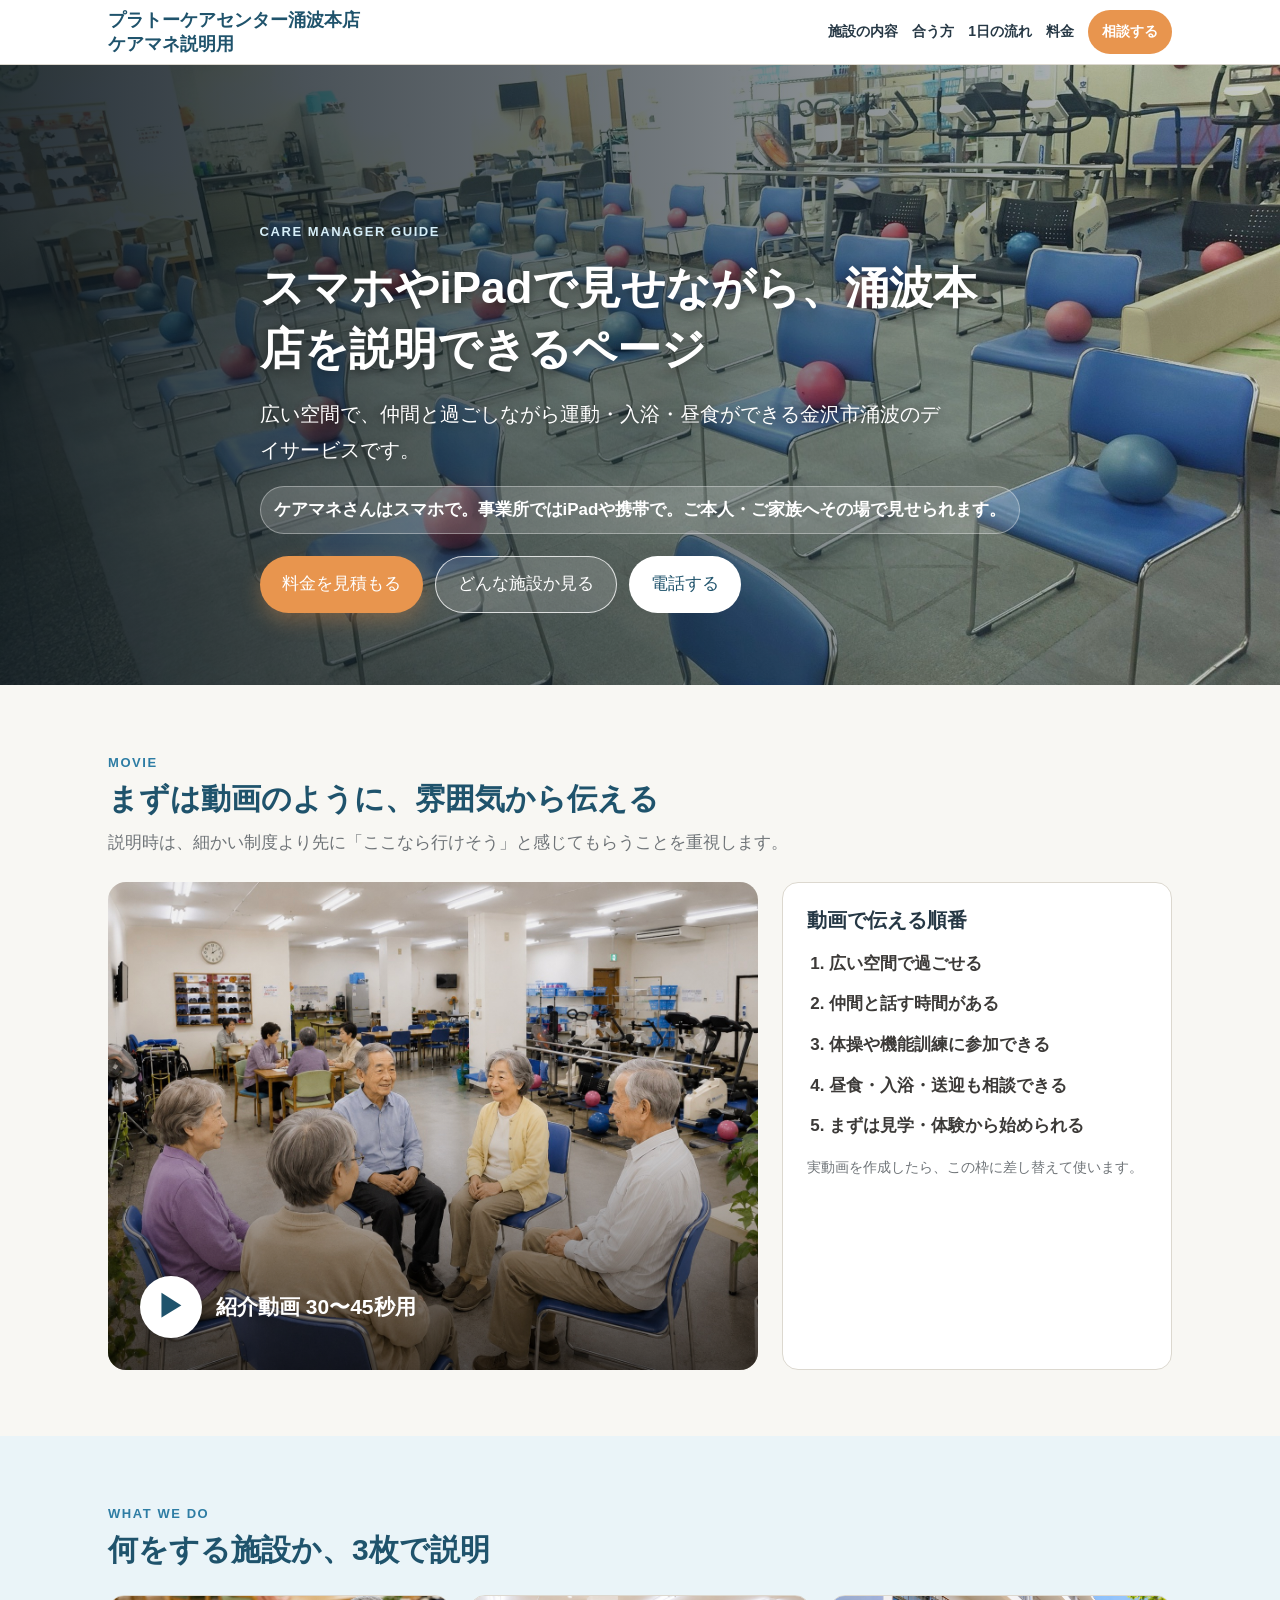
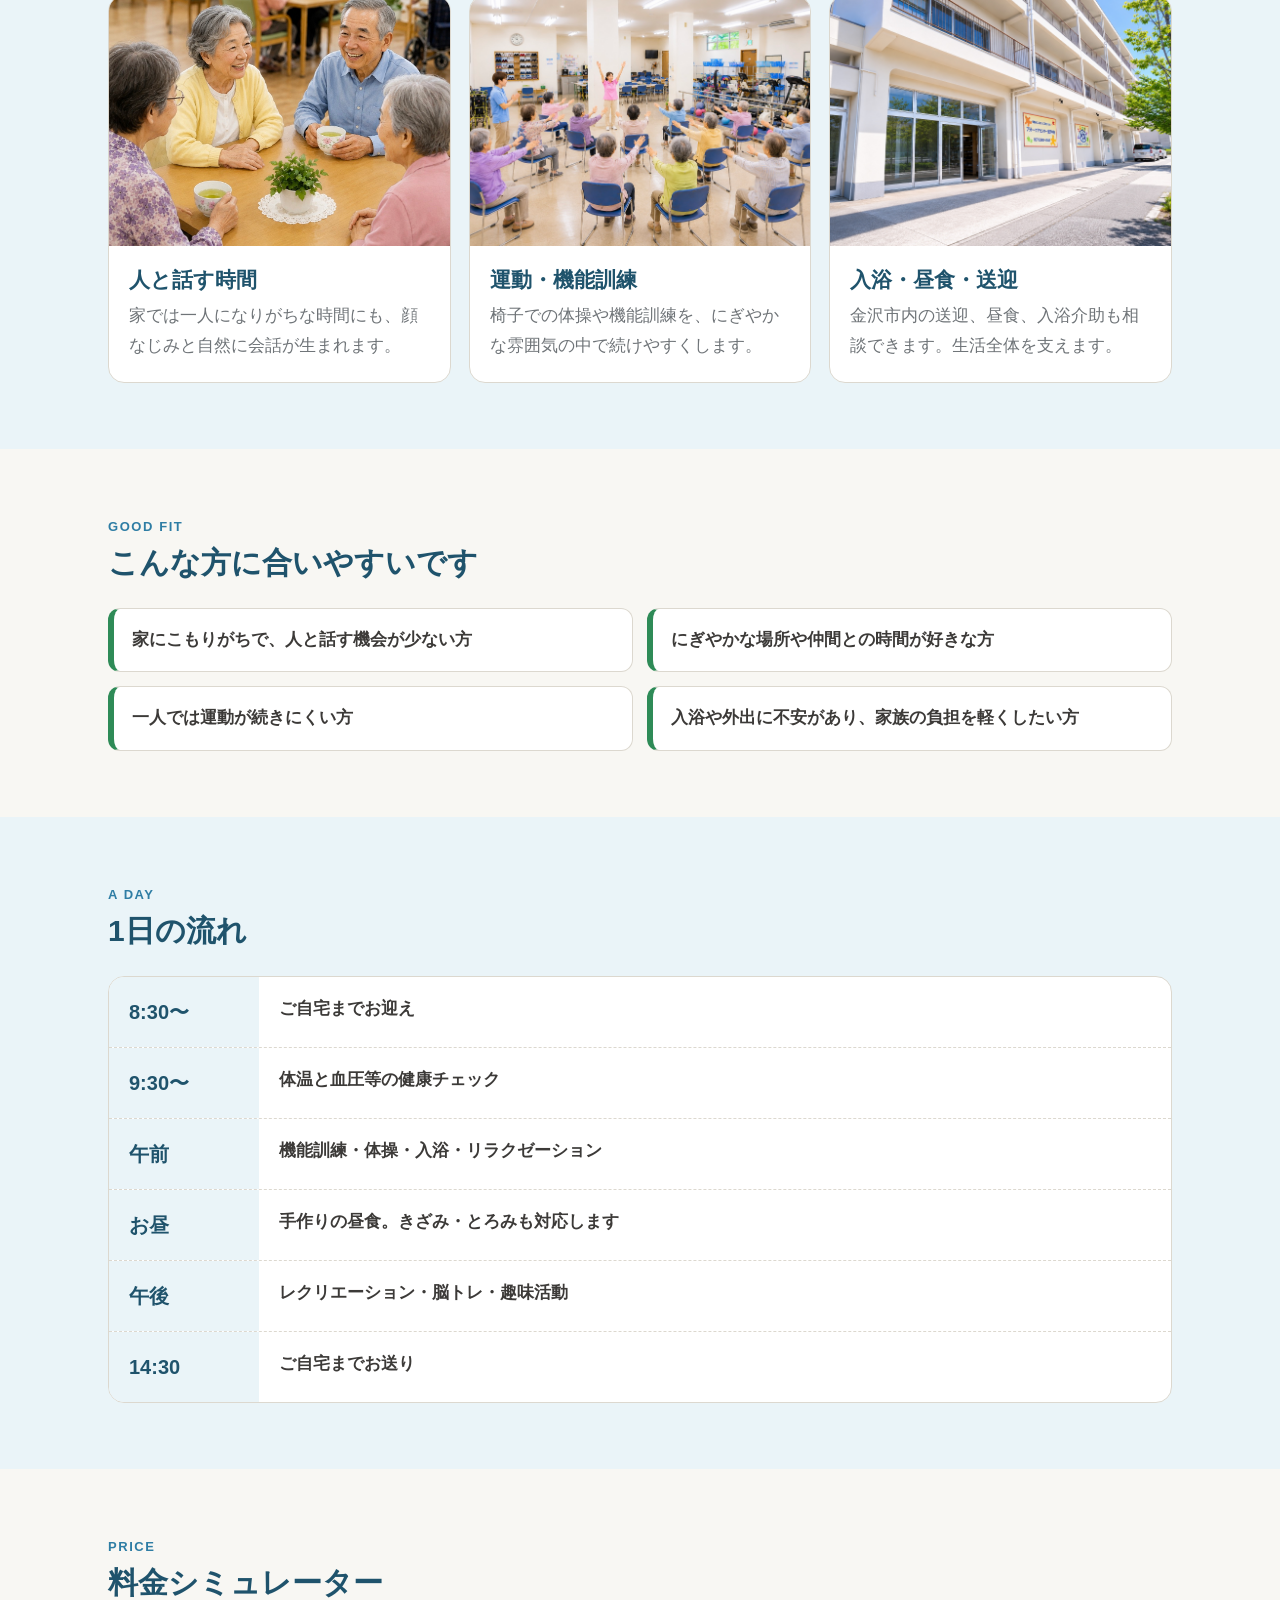
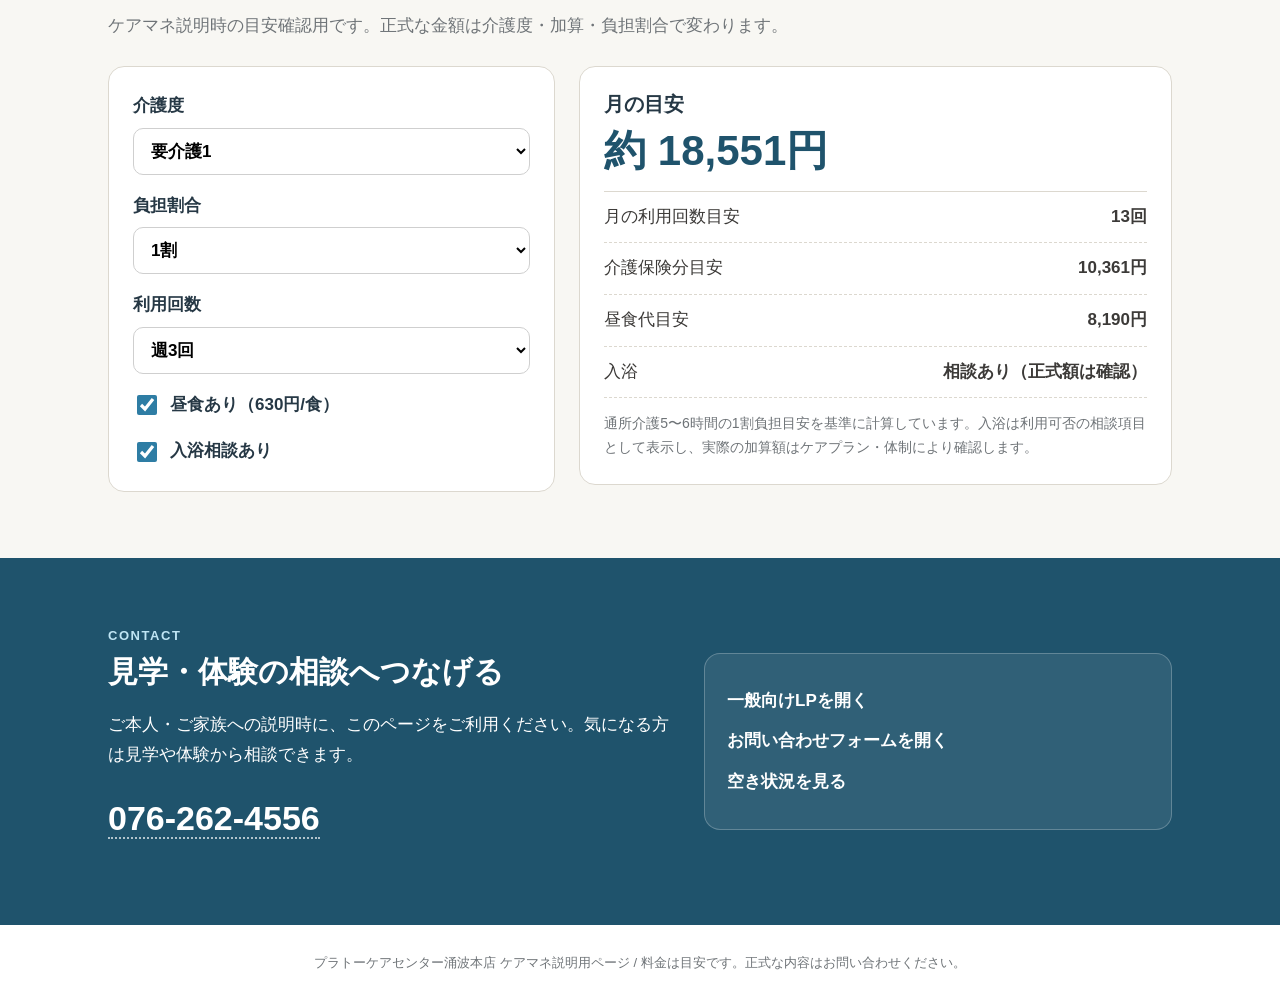
==== wakunami-caremanager.html @ 36741689 "[Pro] update: ケアマネ説明用LPをスマホ表示向けに調整 ケアマネはスマホ、事業所はiPadや携帯で見せる前提に合わせて、固定導線と冒頭説明を追加しました。  Co-Authored-By" ====
<!DOCTYPE html>
<html lang="ja">
<head>
<meta charset="UTF-8">
<meta name="viewport" content="width=device-width,initial-scale=1">
<title>ケアマネ説明用｜プラトーケアセンター涌波本店</title>
<style>
  :root{
    --brand:#2E7DA4;
    --brand-dark:#1F536C;
    --ink:#263845;
    --text:#3c3a38;
    --sub:#6f7478;
    --bg:#F8F7F3;
    --panel:#FFFFFF;
    --soft:#EAF4F8;
    --line:#DCD8CF;
    --accent:#E8954E;
    --ok:#2E8B57;
  }
  *{box-sizing:border-box;}
  html{scroll-behavior:smooth;}
  body{margin:0;background:var(--bg);color:var(--text);font-family:"Noto Sans JP","Hiragino Sans",sans-serif;line-height:1.8;font-size:17px;-webkit-font-smoothing:antialiased;}
  img{display:block;width:100%;height:100%;object-fit:cover;}
  a{color:var(--brand);}
  .inner{max-width:1120px;margin:0 auto;padding:0 28px;}
  .nav{position:sticky;top:0;z-index:10;background:rgba(255,255,255,.96);border-bottom:1px solid var(--line);}
  .nav .inner{min-height:64px;display:flex;align-items:center;justify-content:space-between;gap:20px;}
  .brand{font-weight:800;color:var(--brand-dark);font-size:18px;line-height:1.35;}
  .navlinks{display:flex;align-items:center;gap:14px;white-space:nowrap;}
  .navlinks a{text-decoration:none;color:var(--ink);font-weight:800;font-size:14px;}
  .navlinks .cta{background:var(--accent);color:#fff;border-radius:999px;padding:9px 14px;}
  .mobile-actions{display:none;}
  .hero{position:relative;min-height:620px;background:url("images/wakunami-hero.jpg") center/cover no-repeat;display:flex;align-items:flex-end;}
  .hero::before{content:"";position:absolute;inset:0;background:linear-gradient(90deg,rgba(11,22,30,.88),rgba(11,22,30,.58) 52%,rgba(11,22,30,.22));}
  .hero .inner{position:relative;color:#fff;padding-top:80px;padding-bottom:72px;}
  .kicker{letter-spacing:.12em;font-size:13px;font-weight:900;color:#D6EEF8;}
  h1,h2,h3{margin:0;color:var(--ink);line-height:1.38;}
  .hero h1{color:#fff;font-size:44px;font-weight:900;max-width:760px;margin:12px 0 16px;text-shadow:0 2px 12px rgba(0,0,0,.5);}
  .hero p{font-size:20px;max-width:690px;margin:0 0 18px;text-shadow:0 1px 8px rgba(0,0,0,.45);}
  .use-case{display:inline-flex;align-items:center;gap:8px;background:rgba(255,255,255,.16);border:1px solid rgba(255,255,255,.35);border-radius:999px;padding:8px 13px;margin:0 0 22px;color:#fff;font-weight:900;}
  .actions{display:flex;flex-wrap:wrap;gap:12px;}
  .btn{display:inline-flex;align-items:center;justify-content:center;min-height:48px;padding:12px 22px;border-radius:999px;text-decoration:none;font-weight:900;border:0;cursor:pointer;font:inherit;}
  .btn-primary{background:var(--accent);color:#fff;box-shadow:0 8px 20px rgba(232,149,78,.32);}
  .btn-light{background:rgba(255,255,255,.16);color:#fff;border:1px solid rgba(255,255,255,.78);}
  .btn-call{background:#fff;color:var(--brand-dark);}
  section{padding:66px 0;}
  .section-head{display:flex;align-items:flex-end;justify-content:space-between;gap:18px;margin-bottom:24px;}
  .section-head p{margin:8px 0 0;color:var(--sub);max-width:680px;}
  .eyebrow{display:block;color:var(--brand);letter-spacing:.12em;font-size:13px;font-weight:900;margin-bottom:4px;}
  .h2{font-size:30px;color:var(--brand-dark);}
  .video-panel{display:grid;grid-template-columns:1.25fr .75fr;gap:24px;align-items:stretch;}
  .video-box{position:relative;min-height:430px;border-radius:18px;overflow:hidden;background:#111;}
  .video-box::after{content:"";position:absolute;inset:0;background:linear-gradient(0deg,rgba(0,0,0,.62),rgba(0,0,0,.05) 55%);}
  .play{position:absolute;left:32px;bottom:32px;z-index:2;display:flex;align-items:center;gap:14px;color:#fff;font-weight:900;font-size:21px;}
  .play .circle{width:62px;height:62px;border-radius:50%;background:#fff;color:var(--brand-dark);display:grid;place-items:center;font-size:28px;box-shadow:0 8px 22px rgba(0,0,0,.28);}
  .story{background:var(--panel);border:1px solid var(--line);border-radius:16px;padding:24px;}
  .story ol{margin:14px 0 0;padding-left:1.3em;}
  .story li{margin:10px 0;font-weight:700;}
  .image-grid{display:grid;grid-template-columns:repeat(3,1fr);gap:18px;}
  .image-card{background:var(--panel);border:1px solid var(--line);border-radius:16px;overflow:hidden;}
  .image-card .pic{height:250px;background:#e8e4dc;}
  .image-card .body{padding:20px;}
  .image-card h3{font-size:21px;color:var(--brand-dark);margin-bottom:6px;}
  .image-card p{margin:0;color:var(--sub);}
  .fit-grid{display:grid;grid-template-columns:repeat(2,1fr);gap:14px;}
  .fit-item{background:#fff;border:1px solid var(--line);border-left:6px solid var(--ok);border-radius:12px;padding:16px 18px;font-weight:800;}
  .timeline{display:grid;gap:0;background:#fff;border:1px solid var(--line);border-radius:16px;overflow:hidden;}
  .time-row{display:grid;grid-template-columns:150px 1fr;border-bottom:1px dashed var(--line);}
  .time-row:last-child{border-bottom:0;}
  .time-row b{background:var(--soft);color:var(--brand-dark);padding:17px 20px;font-size:20px;}
  .time-row span{padding:17px 20px;font-weight:700;}
  .sim-wrap{display:grid;grid-template-columns:.86fr 1.14fr;gap:24px;align-items:start;}
  .sim-form,.sim-result{background:#fff;border:1px solid var(--line);border-radius:16px;padding:24px;}
  .form-grid{display:grid;gap:16px;}
  label{font-weight:900;color:var(--ink);}
  select,input[type="checkbox"]{font:inherit;}
  select{width:100%;margin-top:6px;border:1px solid #cfcfcf;border-radius:10px;background:#fff;padding:12px 13px;}
  .check{display:flex;align-items:center;gap:10px;font-weight:800;}
  .check input{width:20px;height:20px;accent-color:var(--brand);}
  .total{font-size:42px;font-weight:900;color:var(--brand-dark);line-height:1.2;margin:8px 0;}
  .breakdown{margin:14px 0 0;padding:0;list-style:none;border-top:1px solid var(--line);}
  .breakdown li{display:flex;justify-content:space-between;gap:18px;padding:10px 0;border-bottom:1px dashed var(--line);}
  .note{font-size:14px;color:var(--sub);line-height:1.7;margin:14px 0 0;}
  .contact-band{background:var(--brand-dark);color:#fff;}
  .contact-band h2{color:#fff;}
  .contact-grid{display:grid;grid-template-columns:1.1fr .9fr;gap:24px;align-items:center;}
  .phone{font-size:34px;font-weight:900;margin:10px 0;}
  .phone a{color:#fff;text-decoration:none;border-bottom:2px dotted rgba(255,255,255,.65);}
  .links-box{background:rgba(255,255,255,.08);border:1px solid rgba(255,255,255,.24);border-radius:16px;padding:22px;}
  .links-box a{display:block;color:#fff;font-weight:900;text-decoration:none;margin:10px 0;}
  footer{padding:26px 0;color:var(--sub);font-size:13px;text-align:center;background:#fff;}
  @media(max-width:980px){
    .navlinks{display:none;}
    .hero{min-height:560px;}
    .hero h1{font-size:34px;}
    .video-panel,.sim-wrap,.contact-grid{grid-template-columns:1fr;}
    .image-grid{grid-template-columns:1fr;}
  }
  @media(max-width:640px){
    body{font-size:16px;padding-bottom:76px;}
    .inner{padding:0 20px;}
    section{padding:46px 0;}
    .brand{font-size:16px;}
    .hero{min-height:520px;}
    .hero .inner{padding-top:58px;padding-bottom:48px;}
    .hero h1{font-size:29px;}
    .hero p{font-size:17px;}
    .use-case{font-size:14px;line-height:1.5;border-radius:12px;align-items:flex-start;}
    .actions .btn{width:100%;margin:0;}
    .h2{font-size:25px;}
    .video-box{min-height:300px;}
    .fit-grid{grid-template-columns:1fr;}
    .time-row{grid-template-columns:96px 1fr;}
    .time-row b{font-size:17px;padding:14px 12px;}
    .time-row span{padding:14px 14px;}
    .total{font-size:34px;}
    .mobile-actions{position:fixed;left:0;right:0;bottom:0;z-index:30;display:grid;grid-template-columns:repeat(3,1fr);gap:8px;background:rgba(255,255,255,.96);border-top:1px solid var(--line);padding:10px 12px calc(10px + env(safe-area-inset-bottom));box-shadow:0 -8px 24px rgba(0,0,0,.12);}
    .mobile-actions a{display:flex;align-items:center;justify-content:center;min-height:46px;border-radius:12px;background:var(--brand-dark);color:#fff;text-decoration:none;font-size:14px;font-weight:900;}
    .mobile-actions a:last-child{background:var(--accent);}
  }
</style>
</head>
<body>
<nav class="nav">
  <div class="inner">
    <div class="brand">プラトーケアセンター涌波本店<br>ケアマネ説明用</div>
    <div class="navlinks">
      <a href="#what">施設の内容</a>
      <a href="#fit">合う方</a>
      <a href="#day">1日の流れ</a>
      <a href="#price">料金</a>
      <a class="cta" href="#contact">相談する</a>
    </div>
  </div>
</nav>
<div class="mobile-actions" aria-label="スマホ説明用の固定メニュー">
  <a href="#what">内容</a>
  <a href="#price">料金</a>
  <a href="#contact">相談</a>
</div>

<header class="hero">
  <div class="inner">
    <span class="kicker">CARE MANAGER GUIDE</span>
    <h1>スマホやiPadで見せながら、涌波本店を説明できるページ</h1>
    <p>広い空間で、仲間と過ごしながら運動・入浴・昼食ができる金沢市涌波のデイサービスです。</p>
    <div class="use-case">ケアマネさんはスマホで。事業所ではiPadや携帯で。ご本人・ご家族へその場で見せられます。</div>
    <div class="actions">
      <a class="btn btn-primary" href="#price">料金を見積もる</a>
      <a class="btn btn-light" href="#what">どんな施設か見る</a>
      <a class="btn btn-call" href="tel:0762624556">電話する</a>
    </div>
  </div>
</header>

<main>
  <section id="movie">
    <div class="inner">
      <div class="section-head">
        <div>
          <span class="eyebrow">MOVIE</span>
          <h2 class="h2">まずは動画のように、雰囲気から伝える</h2>
          <p>説明時は、細かい制度より先に「ここなら行けそう」と感じてもらうことを重視します。</p>
        </div>
      </div>
      <div class="video-panel">
        <div class="video-box">
          <img src="images/voice-place.jpg" alt="広い空間で仲間と過ごす利用イメージ">
          <div class="play"><span class="circle">▶</span><span>紹介動画 30〜45秒用</span></div>
        </div>
        <div class="story">
          <h3>動画で伝える順番</h3>
          <ol>
            <li>広い空間で過ごせる</li>
            <li>仲間と話す時間がある</li>
            <li>体操や機能訓練に参加できる</li>
            <li>昼食・入浴・送迎も相談できる</li>
            <li>まずは見学・体験から始められる</li>
          </ol>
          <p class="note">実動画を作成したら、この枠に差し替えて使います。</p>
        </div>
      </div>
    </div>
  </section>

  <section id="what" style="background:var(--soft);">
    <div class="inner">
      <div class="section-head">
        <div>
          <span class="eyebrow">WHAT WE DO</span>
          <h2 class="h2">何をする施設か、3枚で説明</h2>
        </div>
      </div>
      <div class="image-grid">
        <article class="image-card">
          <div class="pic"><img src="images/voice-talk.jpg" alt="お茶を飲みながら談笑する利用イメージ"></div>
          <div class="body">
            <h3>人と話す時間</h3>
            <p>家では一人になりがちな時間にも、顔なじみと自然に会話が生まれます。</p>
          </div>
        </article>
        <article class="image-card">
          <div class="pic"><img src="images/voice-exercise.jpg" alt="椅子に座って体操する利用イメージ"></div>
          <div class="body">
            <h3>運動・機能訓練</h3>
            <p>椅子での体操や機能訓練を、にぎやかな雰囲気の中で続けやすくします。</p>
          </div>
        </article>
        <article class="image-card">
          <div class="pic"><img src="images/wakunami-exterior-bright.jpg" alt="建物外観"></div>
          <div class="body">
            <h3>入浴・昼食・送迎</h3>
            <p>金沢市内の送迎、昼食、入浴介助も相談できます。生活全体を支えます。</p>
          </div>
        </article>
      </div>
    </div>
  </section>

  <section id="fit">
    <div class="inner">
      <div class="section-head">
        <div>
          <span class="eyebrow">GOOD FIT</span>
          <h2 class="h2">こんな方に合いやすいです</h2>
        </div>
      </div>
      <div class="fit-grid">
        <div class="fit-item">家にこもりがちで、人と話す機会が少ない方</div>
        <div class="fit-item">にぎやかな場所や仲間との時間が好きな方</div>
        <div class="fit-item">一人では運動が続きにくい方</div>
        <div class="fit-item">入浴や外出に不安があり、家族の負担を軽くしたい方</div>
      </div>
    </div>
  </section>

  <section id="day" style="background:var(--soft);">
    <div class="inner">
      <div class="section-head">
        <div>
          <span class="eyebrow">A DAY</span>
          <h2 class="h2">1日の流れ</h2>
        </div>
      </div>
      <div class="timeline">
        <div class="time-row"><b>8:30〜</b><span>ご自宅までお迎え</span></div>
        <div class="time-row"><b>9:30〜</b><span>体温と血圧等の健康チェック</span></div>
        <div class="time-row"><b>午前</b><span>機能訓練・体操・入浴・リラクゼーション</span></div>
        <div class="time-row"><b>お昼</b><span>手作りの昼食。きざみ・とろみも対応します</span></div>
        <div class="time-row"><b>午後</b><span>レクリエーション・脳トレ・趣味活動</span></div>
        <div class="time-row"><b>14:30</b><span>ご自宅までお送り</span></div>
      </div>
    </div>
  </section>

  <section id="price">
    <div class="inner">
      <div class="section-head">
        <div>
          <span class="eyebrow">PRICE</span>
          <h2 class="h2">料金シミュレーター</h2>
          <p>ケアマネ説明時の目安確認用です。正式な金額は介護度・加算・負担割合で変わります。</p>
        </div>
      </div>
      <div class="sim-wrap">
        <div class="sim-form">
          <div class="form-grid">
            <label>介護度
              <select id="careLevel">
                <option value="797">要介護1</option>
                <option value="917">要介護2</option>
                <option value="1039">要介護3</option>
                <option value="1157">要介護4</option>
                <option value="1279">要介護5</option>
              </select>
            </label>
            <label>負担割合
              <select id="burden">
                <option value="1">1割</option>
                <option value="2">2割</option>
                <option value="3">3割</option>
              </select>
            </label>
            <label>利用回数
              <select id="weekly">
                <option value="1">週1回</option>
                <option value="2">週2回</option>
                <option value="3" selected>週3回</option>
                <option value="4">週4回</option>
                <option value="5">週5回</option>
                <option value="6">週6回</option>
              </select>
            </label>
            <label class="check"><input id="lunch" type="checkbox" checked> 昼食あり（630円/食）</label>
            <label class="check"><input id="bath" type="checkbox" checked> 入浴相談あり</label>
          </div>
        </div>
        <div class="sim-result">
          <h3>月の目安</h3>
          <div class="total" id="totalPrice">--円</div>
          <ul class="breakdown" id="breakdown"></ul>
          <p class="note">通所介護5〜6時間の1割負担目安を基準に計算しています。入浴は利用可否の相談項目として表示し、実際の加算額はケアプラン・体制により確認します。</p>
        </div>
      </div>
    </div>
  </section>

  <section id="contact" class="contact-band">
    <div class="inner">
      <div class="contact-grid">
        <div>
          <span class="eyebrow" style="color:#bfe5f4;">CONTACT</span>
          <h2 class="h2">見学・体験の相談へつなげる</h2>
          <p>ご本人・ご家族への説明時に、このページをご利用ください。気になる方は見学や体験から相談できます。</p>
          <div class="phone"><a href="tel:0762624556">076-262-4556</a></div>
        </div>
        <div class="links-box">
          <a href="wakunami.html">一般向けLPを開く</a>
          <a href="見本_事業所HP.html#access">お問い合わせフォームを開く</a>
          <a href="見本_事業所HP.html#aki">空き状況を見る</a>
        </div>
      </div>
    </div>
  </section>
</main>

<footer>
  プラトーケアセンター涌波本店 ケアマネ説明用ページ / 料金は目安です。正式な内容はお問い合わせください。
</footer>

<script>
(function(){
  const care=document.getElementById('careLevel');
  const burden=document.getElementById('burden');
  const weekly=document.getElementById('weekly');
  const lunch=document.getElementById('lunch');
  const bath=document.getElementById('bath');
  const total=document.getElementById('totalPrice');
  const breakdown=document.getElementById('breakdown');
  const yen=n=>Math.round(n).toLocaleString('ja-JP')+'円';
  function calc(){
    const visits=Math.round(Number(weekly.value)*4.3);
    const insurance=Number(care.value)*Number(burden.value)*visits;
    const lunchFee=lunch.checked?630*visits:0;
    const sum=insurance+lunchFee;
    total.textContent='約 '+yen(sum);
    breakdown.innerHTML=[
      ['月の利用回数目安',visits+'回'],
      ['介護保険分目安',yen(insurance)],
      ['昼食代目安',yen(lunchFee)],
      ['入浴',bath.checked?'相談あり（正式額は確認）':'なし・または要相談']
    ].map(([k,v])=>'<li><span>'+k+'</span><b>'+v+'</b></li>').join('');
  }
  [care,burden,weekly,lunch,bath].forEach(el=>el.addEventListener('change',calc));
  calc();
})();
</script>
</body>
</html>
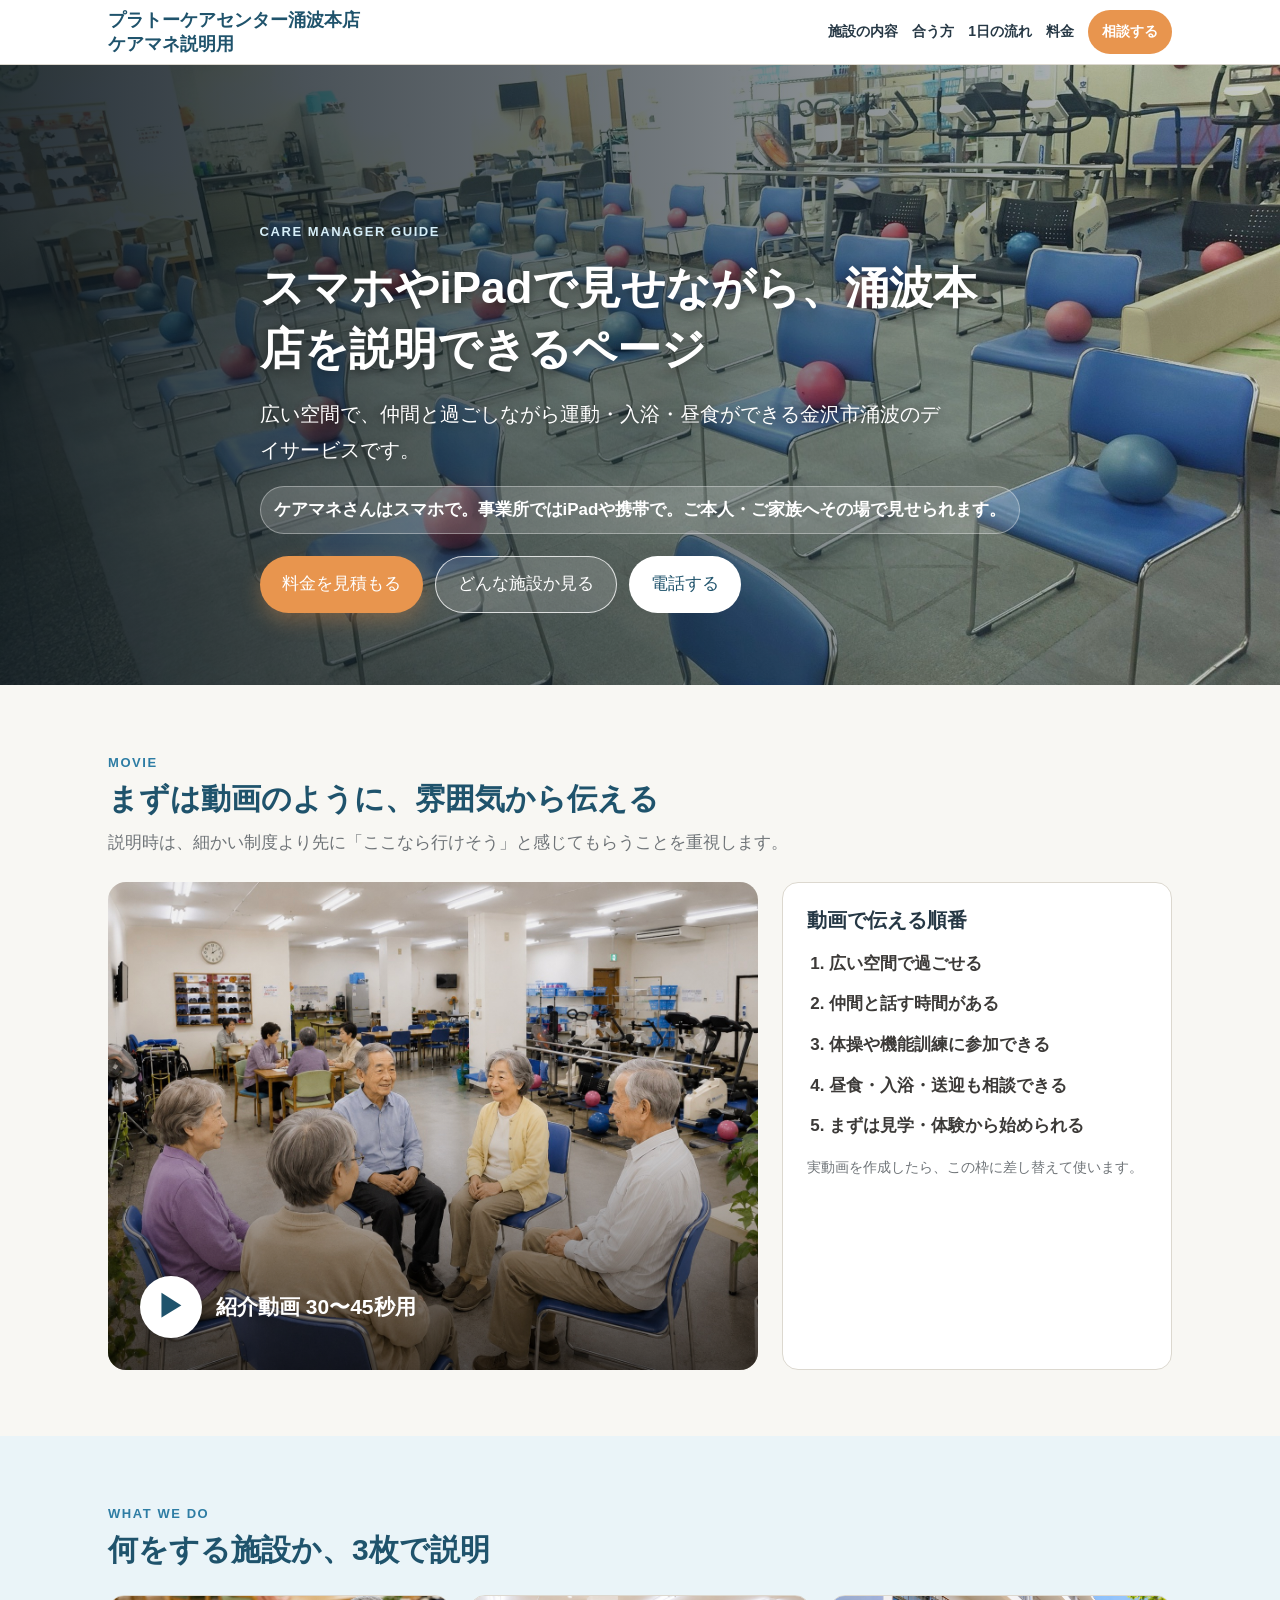
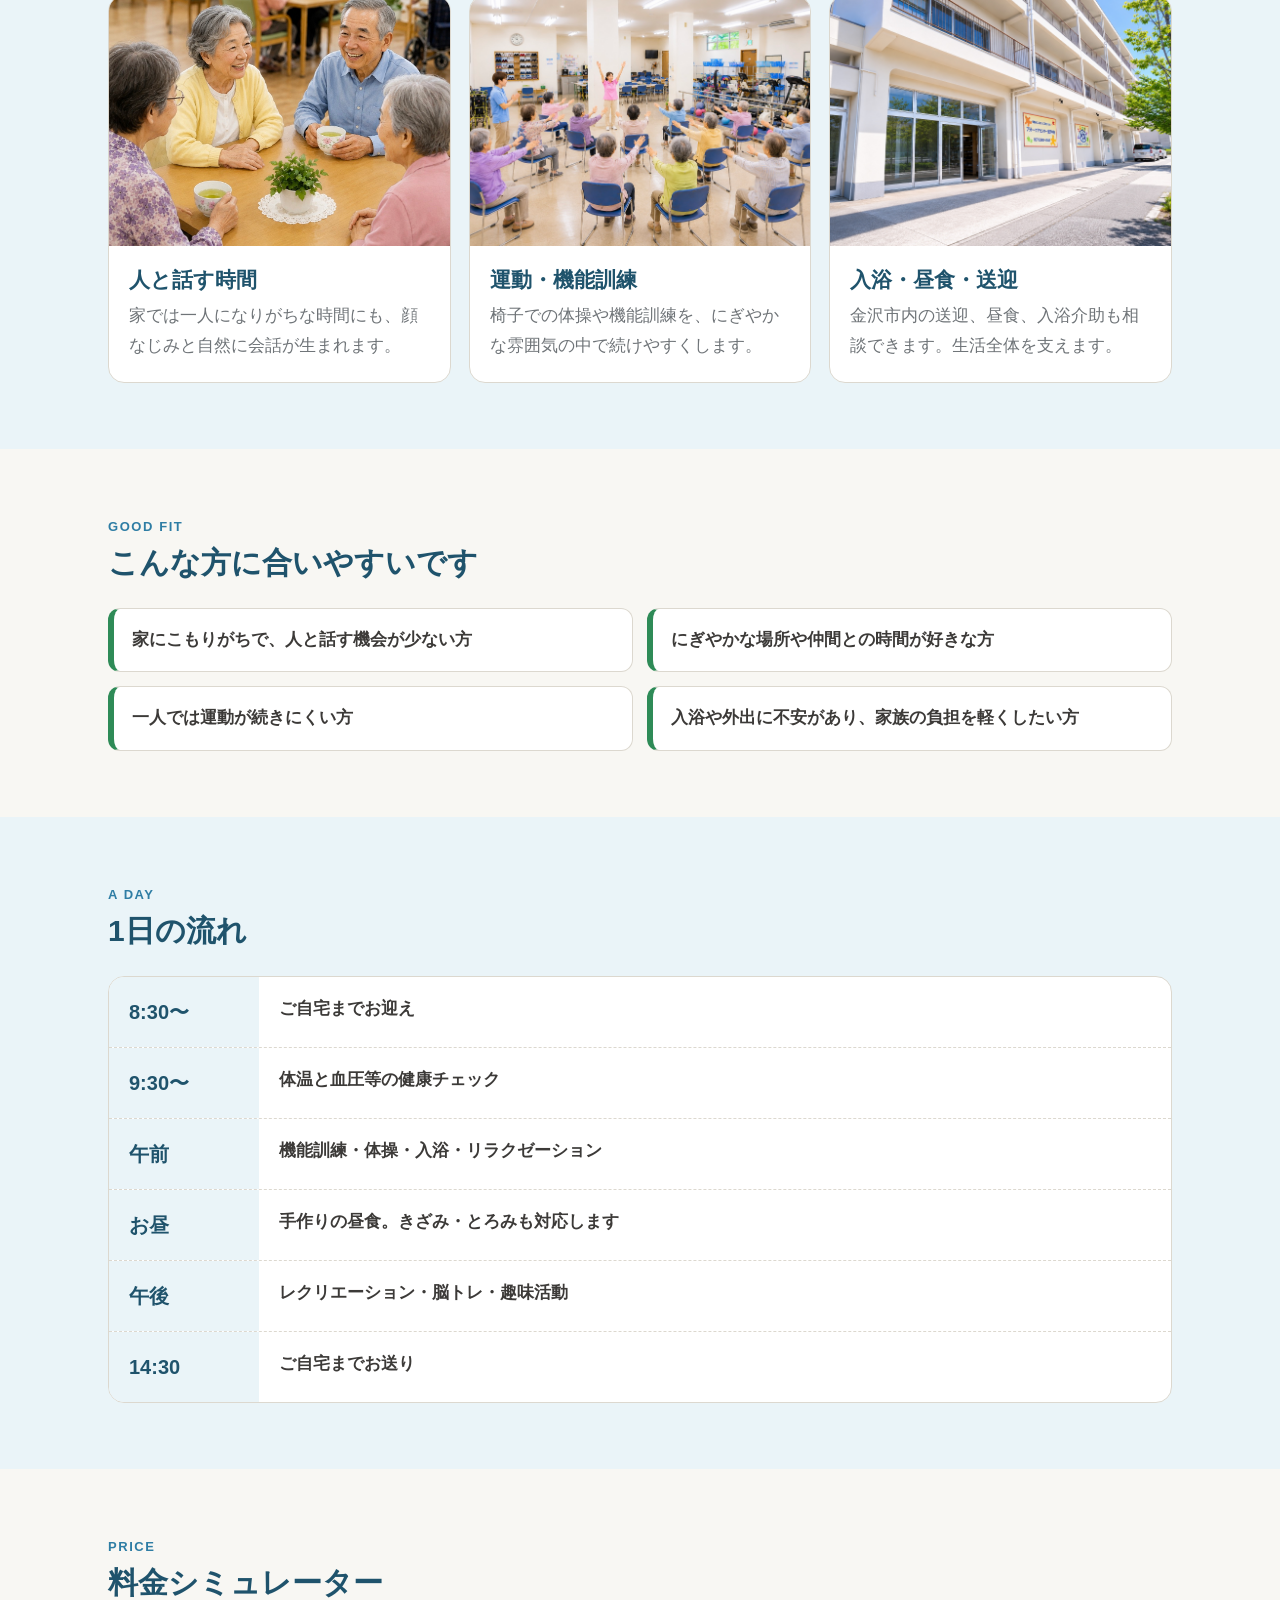
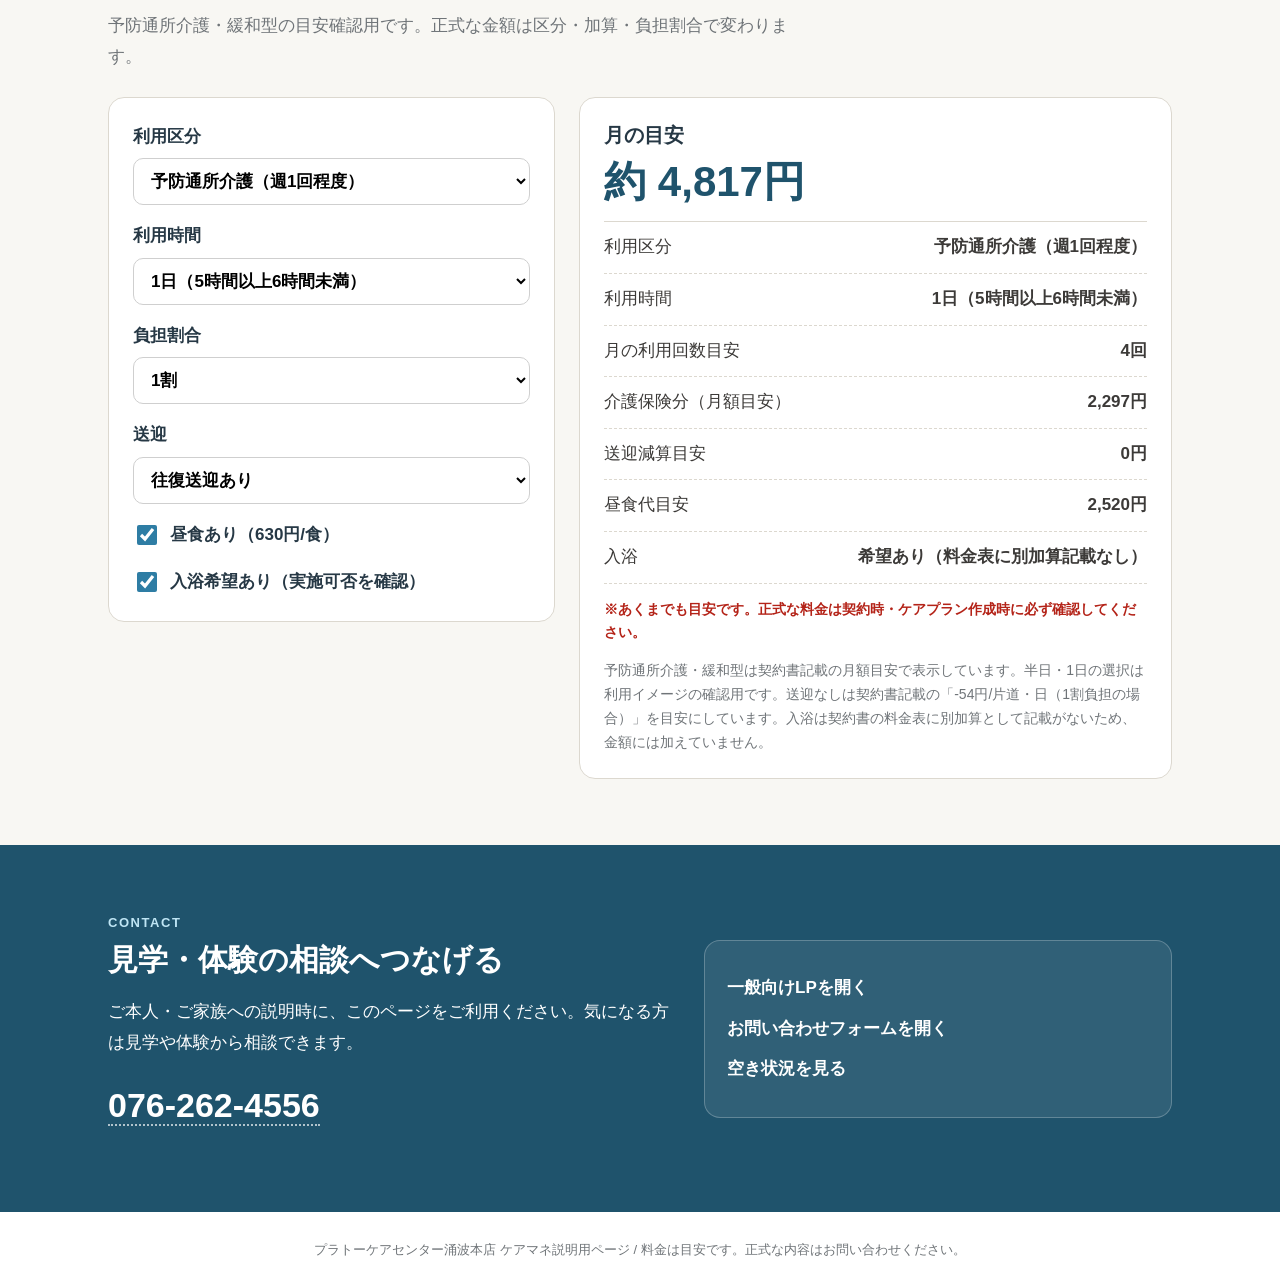
==== commit f21e2e53: "自動保存 2026-06-07 17:30:13 | 入れ子: plateau-wakunami-hp" ====
--- a/wakunami-caremanager.html
+++ b/wakunami-caremanager.html
@@ -82,6 +82,7 @@
   .breakdown{margin:14px 0 0;padding:0;list-style:none;border-top:1px solid var(--line);}
   .breakdown li{display:flex;justify-content:space-between;gap:18px;padding:10px 0;border-bottom:1px dashed var(--line);}
   .note{font-size:14px;color:var(--sub);line-height:1.7;margin:14px 0 0;}
+  .note-danger{color:#b42318;font-weight:900;}
   .contact-band{background:var(--brand-dark);color:#fff;}
   .contact-band h2{color:#fff;}
   .contact-grid{display:grid;grid-template-columns:1.1fr .9fr;gap:24px;align-items:center;}
@@ -260,19 +261,24 @@
         <div>
           <span class="eyebrow">PRICE</span>
           <h2 class="h2">料金シミュレーター</h2>
-          <p>ケアマネ説明時の目安確認用です。正式な金額は介護度・加算・負担割合で変わります。</p>
+          <p>予防通所介護・緩和型の目安確認用です。正式な金額は区分・加算・負担割合で変わります。</p>
         </div>
       </div>
       <div class="sim-wrap">
         <div class="sim-form">
           <div class="form-grid">
-            <label>介護度
-              <select id="careLevel">
-                <option value="797">要介護1</option>
-                <option value="917">要介護2</option>
-                <option value="1039">要介護3</option>
-                <option value="1157">要介護4</option>
-                <option value="1279">要介護5</option>
+            <label>利用区分
+              <select id="serviceType">
+                <option value="preventive1" data-base1="2297" data-base2="4594" data-base3="6891" data-visits="4">予防通所介護（週1回程度）</option>
+                <option value="preventive2" data-base1="4464" data-base2="8928" data-base3="13391" data-visits="8">予防通所介護（週2回程度）</option>
+                <option value="relief1" data-base1="1789" data-base2="3578" data-base3="5366" data-visits="4">緩和型（週1回程度）</option>
+                <option value="relief2" data-base1="3443" data-base2="6885" data-base3="10328" data-visits="8">緩和型（週2回程度）</option>
+              </select>
+            </label>
+            <label>利用時間
+              <select id="timeSlot">
+                <option value="half">半日（3時間以上4時間未満）</option>
+                <option value="day" selected>1日（5時間以上6時間未満）</option>
               </select>
             </label>
             <label>負担割合
@@ -282,25 +288,23 @@
                 <option value="3">3割</option>
               </select>
             </label>
-            <label>利用回数
-              <select id="weekly">
-                <option value="1">週1回</option>
-                <option value="2">週2回</option>
-                <option value="3" selected>週3回</option>
-                <option value="4">週4回</option>
-                <option value="5">週5回</option>
-                <option value="6">週6回</option>
+            <label>送迎
+              <select id="transport">
+                <option value="0" selected>往復送迎あり</option>
+                <option value="1">片道送迎なし（減算目安）</option>
+                <option value="2">往復送迎なし（減算目安）</option>
               </select>
             </label>
             <label class="check"><input id="lunch" type="checkbox" checked> 昼食あり（630円/食）</label>
-            <label class="check"><input id="bath" type="checkbox" checked> 入浴相談あり</label>
+            <label class="check"><input id="bath" type="checkbox" checked> 入浴希望あり（実施可否を確認）</label>
           </div>
         </div>
         <div class="sim-result">
           <h3>月の目安</h3>
           <div class="total" id="totalPrice">--円</div>
           <ul class="breakdown" id="breakdown"></ul>
-          <p class="note">通所介護5〜6時間の1割負担目安を基準に計算しています。入浴は利用可否の相談項目として表示し、実際の加算額はケアプラン・体制により確認します。</p>
+          <p class="note note-danger">※あくまでも目安です。正式な料金は契約時・ケアプラン作成時に必ず確認してください。</p>
+          <p class="note">予防通所介護・緩和型は契約書記載の月額目安で表示しています。半日・1日の選択は利用イメージの確認用です。送迎なしは契約書記載の「-54円/片道・日（1割負担の場合）」を目安にしています。入浴は契約書の料金表に別加算として記載がないため、金額には加えていません。</p>
         </div>
       </div>
     </div>
@@ -331,28 +335,36 @@
 
 <script>
 (function(){
-  const care=document.getElementById('careLevel');
+  const service=document.getElementById('serviceType');
+  const timeSlot=document.getElementById('timeSlot');
   const burden=document.getElementById('burden');
-  const weekly=document.getElementById('weekly');
+  const transport=document.getElementById('transport');
   const lunch=document.getElementById('lunch');
   const bath=document.getElementById('bath');
   const total=document.getElementById('totalPrice');
   const breakdown=document.getElementById('breakdown');
   const yen=n=>Math.round(n).toLocaleString('ja-JP')+'円';
   function calc(){
-    const visits=Math.round(Number(weekly.value)*4.3);
-    const insurance=Number(care.value)*Number(burden.value)*visits;
+    const selected=service.options[service.selectedIndex];
+    const rate=Number(burden.value);
+    const visits=Number(selected.dataset.visits);
+    const insurance=Number(selected.dataset['base'+rate]);
     const lunchFee=lunch.checked?630*visits:0;
-    const sum=insurance+lunchFee;
+    const transportDeduction=Number(transport.value)*54*rate*visits;
+    const sum=insurance+lunchFee-transportDeduction;
+    const timeText=timeSlot.options[timeSlot.selectedIndex].text;
     total.textContent='約 '+yen(sum);
     breakdown.innerHTML=[
+      ['利用区分',selected.text],
+      ['利用時間',timeText],
       ['月の利用回数目安',visits+'回'],
-      ['介護保険分目安',yen(insurance)],
+      ['介護保険分（月額目安）',yen(insurance)],
+      ['送迎減算目安',transportDeduction?'-'+yen(transportDeduction):yen(0)],
       ['昼食代目安',yen(lunchFee)],
-      ['入浴',bath.checked?'相談あり（正式額は確認）':'なし・または要相談']
+      ['入浴',bath.checked?'希望あり（料金表に別加算記載なし）':'希望なし・または要相談']
     ].map(([k,v])=>'<li><span>'+k+'</span><b>'+v+'</b></li>').join('');
   }
-  [care,burden,weekly,lunch,bath].forEach(el=>el.addEventListener('change',calc));
+  [service,timeSlot,burden,transport,lunch,bath].forEach(el=>el.addEventListener('change',calc));
   calc();
 })();
 </script>
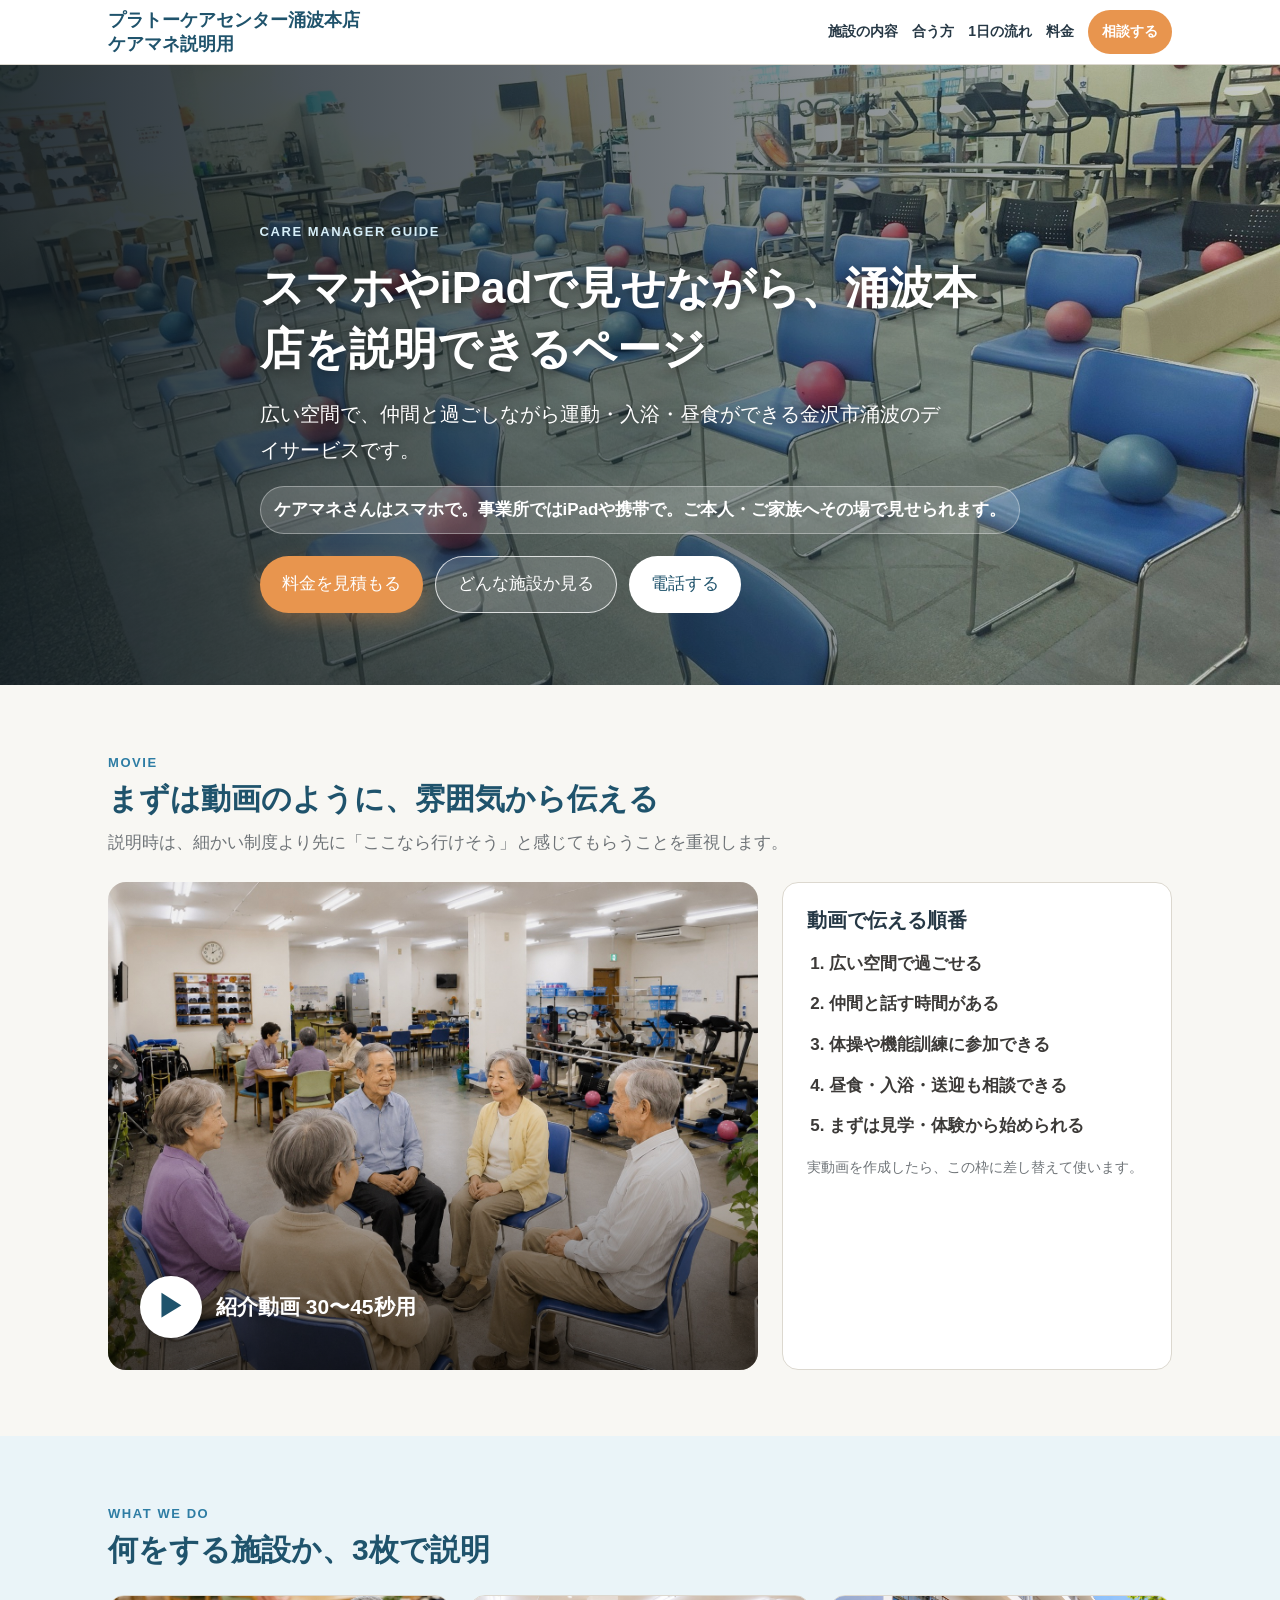
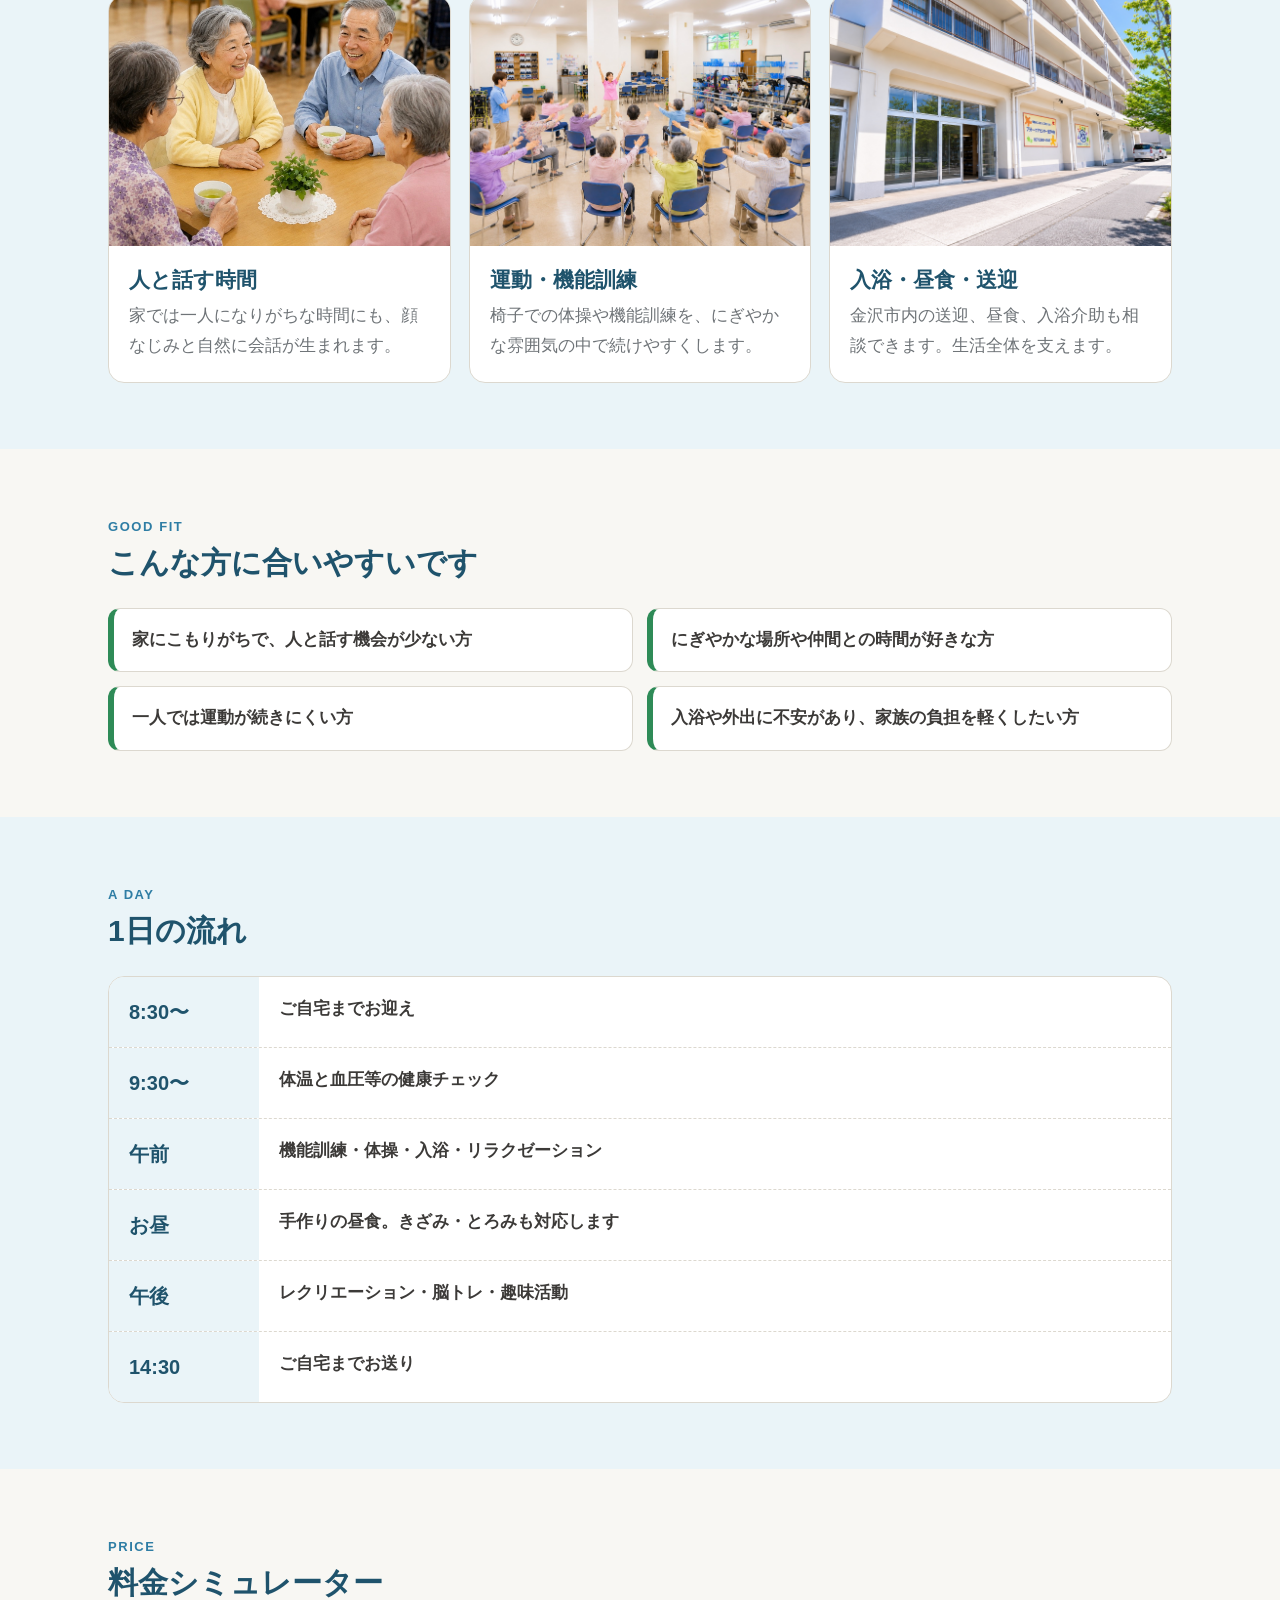
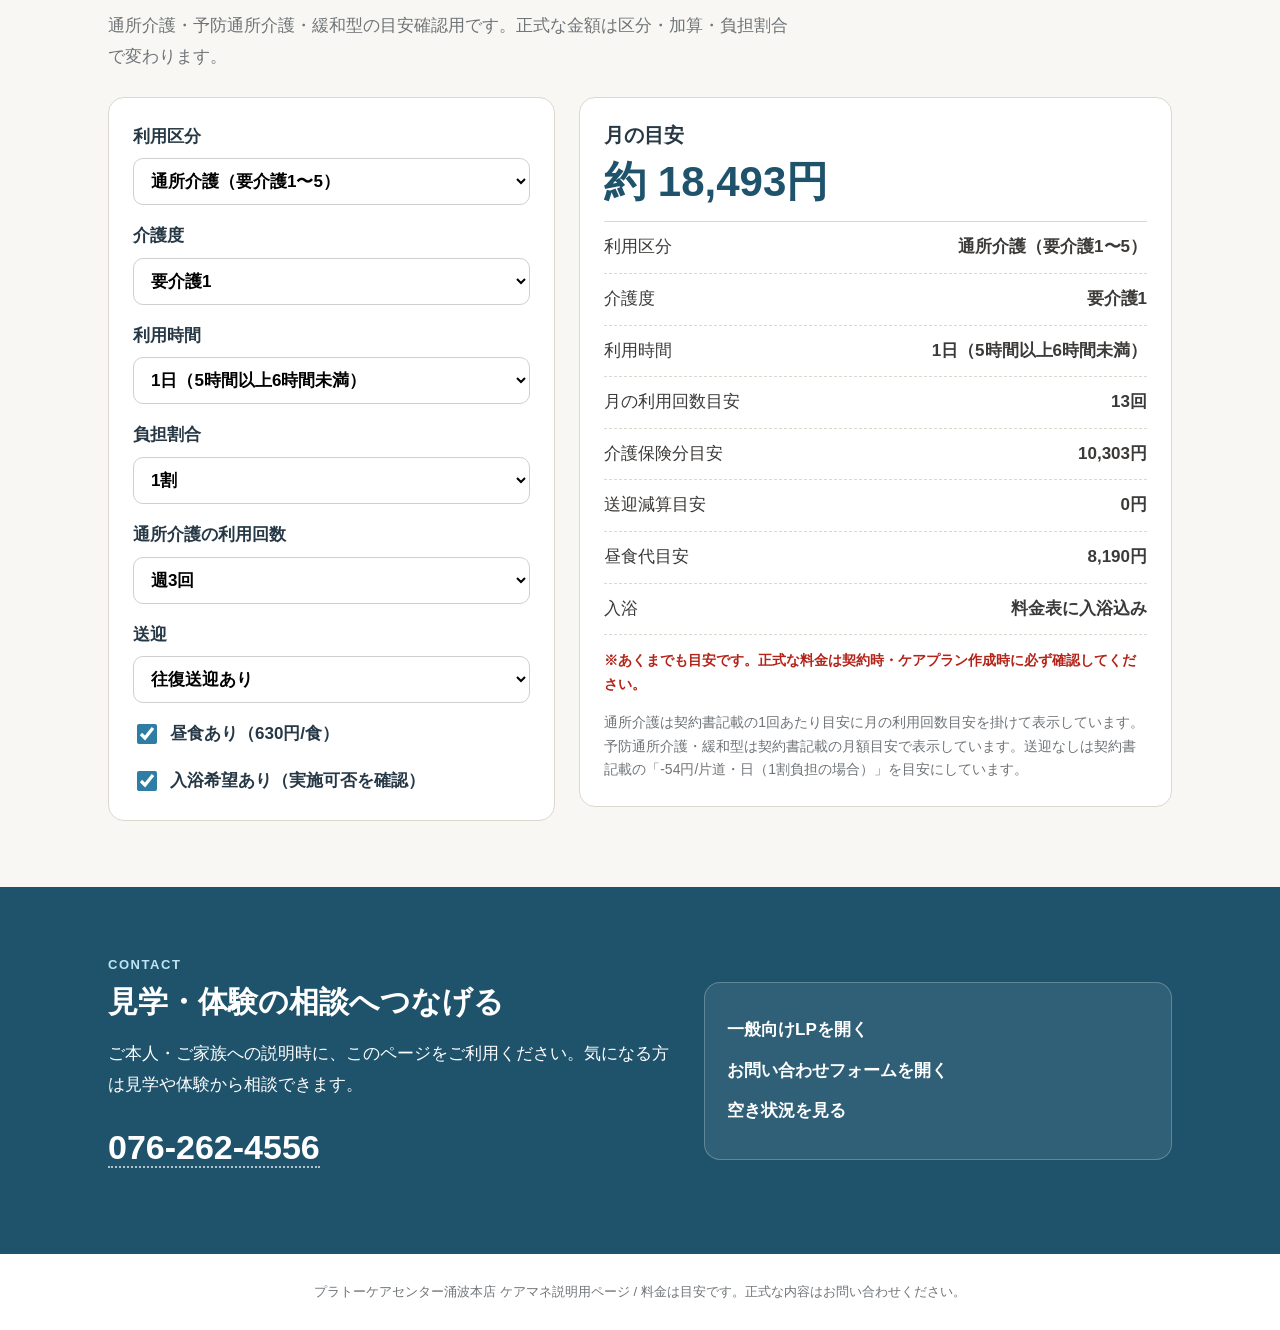
==== commit cdcf5f7e: "[Pro] update: 料金シミュレーターに通所介護を追加 通所介護も同じ説明画面で確認できないと、ケアマネ説明時に料金確認が分かれるため。  Co-Authored-By: Codex <cod" ====
--- a/wakunami-caremanager.html
+++ b/wakunami-caremanager.html
@@ -78,6 +78,7 @@
   select{width:100%;margin-top:6px;border:1px solid #cfcfcf;border-radius:10px;background:#fff;padding:12px 13px;}
   .check{display:flex;align-items:center;gap:10px;font-weight:800;}
   .check input{width:20px;height:20px;accent-color:var(--brand);}
+  .is-hidden{display:none!important;}
   .total{font-size:42px;font-weight:900;color:var(--brand-dark);line-height:1.2;margin:8px 0;}
   .breakdown{margin:14px 0 0;padding:0;list-style:none;border-top:1px solid var(--line);}
   .breakdown li{display:flex;justify-content:space-between;gap:18px;padding:10px 0;border-bottom:1px dashed var(--line);}
@@ -261,7 +262,7 @@
         <div>
           <span class="eyebrow">PRICE</span>
           <h2 class="h2">料金シミュレーター</h2>
-          <p>予防通所介護・緩和型の目安確認用です。正式な金額は区分・加算・負担割合で変わります。</p>
+          <p>通所介護・予防通所介護・緩和型の目安確認用です。正式な金額は区分・加算・負担割合で変わります。</p>
         </div>
       </div>
       <div class="sim-wrap">
@@ -269,10 +270,20 @@
           <div class="form-grid">
             <label>利用区分
               <select id="serviceType">
-                <option value="preventive1" data-base1="2297" data-base2="4594" data-base3="6891" data-visits="4">予防通所介護（週1回程度）</option>
-                <option value="preventive2" data-base1="4464" data-base2="8928" data-base3="13391" data-visits="8">予防通所介護（週2回程度）</option>
-                <option value="relief1" data-base1="1789" data-base2="3578" data-base3="5366" data-visits="4">緩和型（週1回程度）</option>
-                <option value="relief2" data-base1="3443" data-base2="6885" data-base3="10328" data-visits="8">緩和型（週2回程度）</option>
+                <option value="daycare" data-kind="daycare">通所介護（要介護1〜5）</option>
+                <option value="preventive1" data-kind="monthly" data-base1="2297" data-base2="4594" data-base3="6891" data-visits="4">予防通所介護（週1回程度）</option>
+                <option value="preventive2" data-kind="monthly" data-base1="4464" data-base2="8928" data-base3="13391" data-visits="8">予防通所介護（週2回程度）</option>
+                <option value="relief1" data-kind="monthly" data-base1="1789" data-base2="3578" data-base3="5366" data-visits="4">緩和型（週1回程度）</option>
+                <option value="relief2" data-kind="monthly" data-base1="3443" data-base2="6885" data-base3="10328" data-visits="8">緩和型（週2回程度）</option>
+              </select>
+            </label>
+            <label id="careLevelField">介護度
+              <select id="careLevel">
+                <option value="0">要介護1</option>
+                <option value="1">要介護2</option>
+                <option value="2">要介護3</option>
+                <option value="3">要介護4</option>
+                <option value="4">要介護5</option>
               </select>
             </label>
             <label>利用時間
@@ -288,6 +299,16 @@
                 <option value="3">3割</option>
               </select>
             </label>
+            <label id="weeklyField">通所介護の利用回数
+              <select id="weekly">
+                <option value="1">週1回</option>
+                <option value="2">週2回</option>
+                <option value="3" selected>週3回</option>
+                <option value="4">週4回</option>
+                <option value="5">週5回</option>
+                <option value="6">週6回</option>
+              </select>
+            </label>
             <label>送迎
               <select id="transport">
                 <option value="0" selected>往復送迎あり</option>
@@ -304,7 +325,7 @@
           <div class="total" id="totalPrice">--円</div>
           <ul class="breakdown" id="breakdown"></ul>
           <p class="note note-danger">※あくまでも目安です。正式な料金は契約時・ケアプラン作成時に必ず確認してください。</p>
-          <p class="note">予防通所介護・緩和型は契約書記載の月額目安で表示しています。半日・1日の選択は利用イメージの確認用です。送迎なしは契約書記載の「-54円/片道・日（1割負担の場合）」を目安にしています。入浴は契約書の料金表に別加算として記載がないため、金額には加えていません。</p>
+          <p class="note">通所介護は契約書記載の1回あたり目安に月の利用回数目安を掛けて表示しています。予防通所介護・緩和型は契約書記載の月額目安で表示しています。送迎なしは契約書記載の「-54円/片道・日（1割負担の場合）」を目安にしています。</p>
         </div>
       </div>
     </div>
@@ -336,35 +357,60 @@
 <script>
 (function(){
   const service=document.getElementById('serviceType');
+  const careLevel=document.getElementById('careLevel');
+  const careLevelField=document.getElementById('careLevelField');
   const timeSlot=document.getElementById('timeSlot');
   const burden=document.getElementById('burden');
+  const weekly=document.getElementById('weekly');
+  const weeklyField=document.getElementById('weeklyField');
   const transport=document.getElementById('transport');
   const lunch=document.getElementById('lunch');
   const bath=document.getElementById('bath');
   const total=document.getElementById('totalPrice');
   const breakdown=document.getElementById('breakdown');
   const yen=n=>Math.round(n).toLocaleString('ja-JP')+'円';
+  const daycareFees={
+    half:{
+      1:[509,569,633,694,757],
+      2:[1018,1138,1266,1387,1513],
+      3:[1527,1707,1899,2081,2270]
+    },
+    day:{
+      1:[782,899,1016,1134,1252],
+      2:[1564,1797,2032,2268,2503],
+      3:[2346,2696,3048,3401,3754]
+    }
+  };
+  const monthlyDaycareAddons={1:137,2:274,3:411};
   function calc(){
     const selected=service.options[service.selectedIndex];
     const rate=Number(burden.value);
-    const visits=Number(selected.dataset.visits);
-    const insurance=Number(selected.dataset['base'+rate]);
+    const isDaycare=selected.dataset.kind==='daycare';
+    careLevelField.classList.toggle('is-hidden',!isDaycare);
+    weeklyField.classList.toggle('is-hidden',!isDaycare);
+    const visits=isDaycare?Math.round(Number(weekly.value)*4.3):Number(selected.dataset.visits);
+    const baseInsurance=isDaycare?daycareFees[timeSlot.value][rate][Number(careLevel.value)]:Number(selected.dataset['base'+rate]);
+    const daycareMonthlyAddon=isDaycare?monthlyDaycareAddons[rate]:0;
+    const bathAdjustment=isDaycare?(timeSlot.value==='half'&&bath.checked?46*rate*visits:(timeSlot.value==='day'&&!bath.checked?-46*rate*visits:0)):0;
+    const insurance=isDaycare?(baseInsurance*visits)+daycareMonthlyAddon+bathAdjustment:baseInsurance;
     const lunchFee=lunch.checked?630*visits:0;
     const transportDeduction=Number(transport.value)*54*rate*visits;
     const sum=insurance+lunchFee-transportDeduction;
     const timeText=timeSlot.options[timeSlot.selectedIndex].text;
+    const bathText=isDaycare?(bathAdjustment>0?'入浴加算目安を加算':bathAdjustment<0?'入浴なしのため目安減算':'料金表に入浴込み'):bath.checked?'希望あり（料金表に別加算記載なし）':'希望なし・または要相談';
     total.textContent='約 '+yen(sum);
     breakdown.innerHTML=[
       ['利用区分',selected.text],
+      ...(isDaycare?[['介護度',careLevel.options[careLevel.selectedIndex].text]]:[]),
       ['利用時間',timeText],
       ['月の利用回数目安',visits+'回'],
-      ['介護保険分（月額目安）',yen(insurance)],
+      ['介護保険分目安',yen(insurance)],
       ['送迎減算目安',transportDeduction?'-'+yen(transportDeduction):yen(0)],
       ['昼食代目安',yen(lunchFee)],
-      ['入浴',bath.checked?'希望あり（料金表に別加算記載なし）':'希望なし・または要相談']
+      ['入浴',bathText]
     ].map(([k,v])=>'<li><span>'+k+'</span><b>'+v+'</b></li>').join('');
   }
-  [service,timeSlot,burden,transport,lunch,bath].forEach(el=>el.addEventListener('change',calc));
+  [service,careLevel,timeSlot,burden,weekly,transport,lunch,bath].forEach(el=>el.addEventListener('change',calc));
   calc();
 })();
 </script>
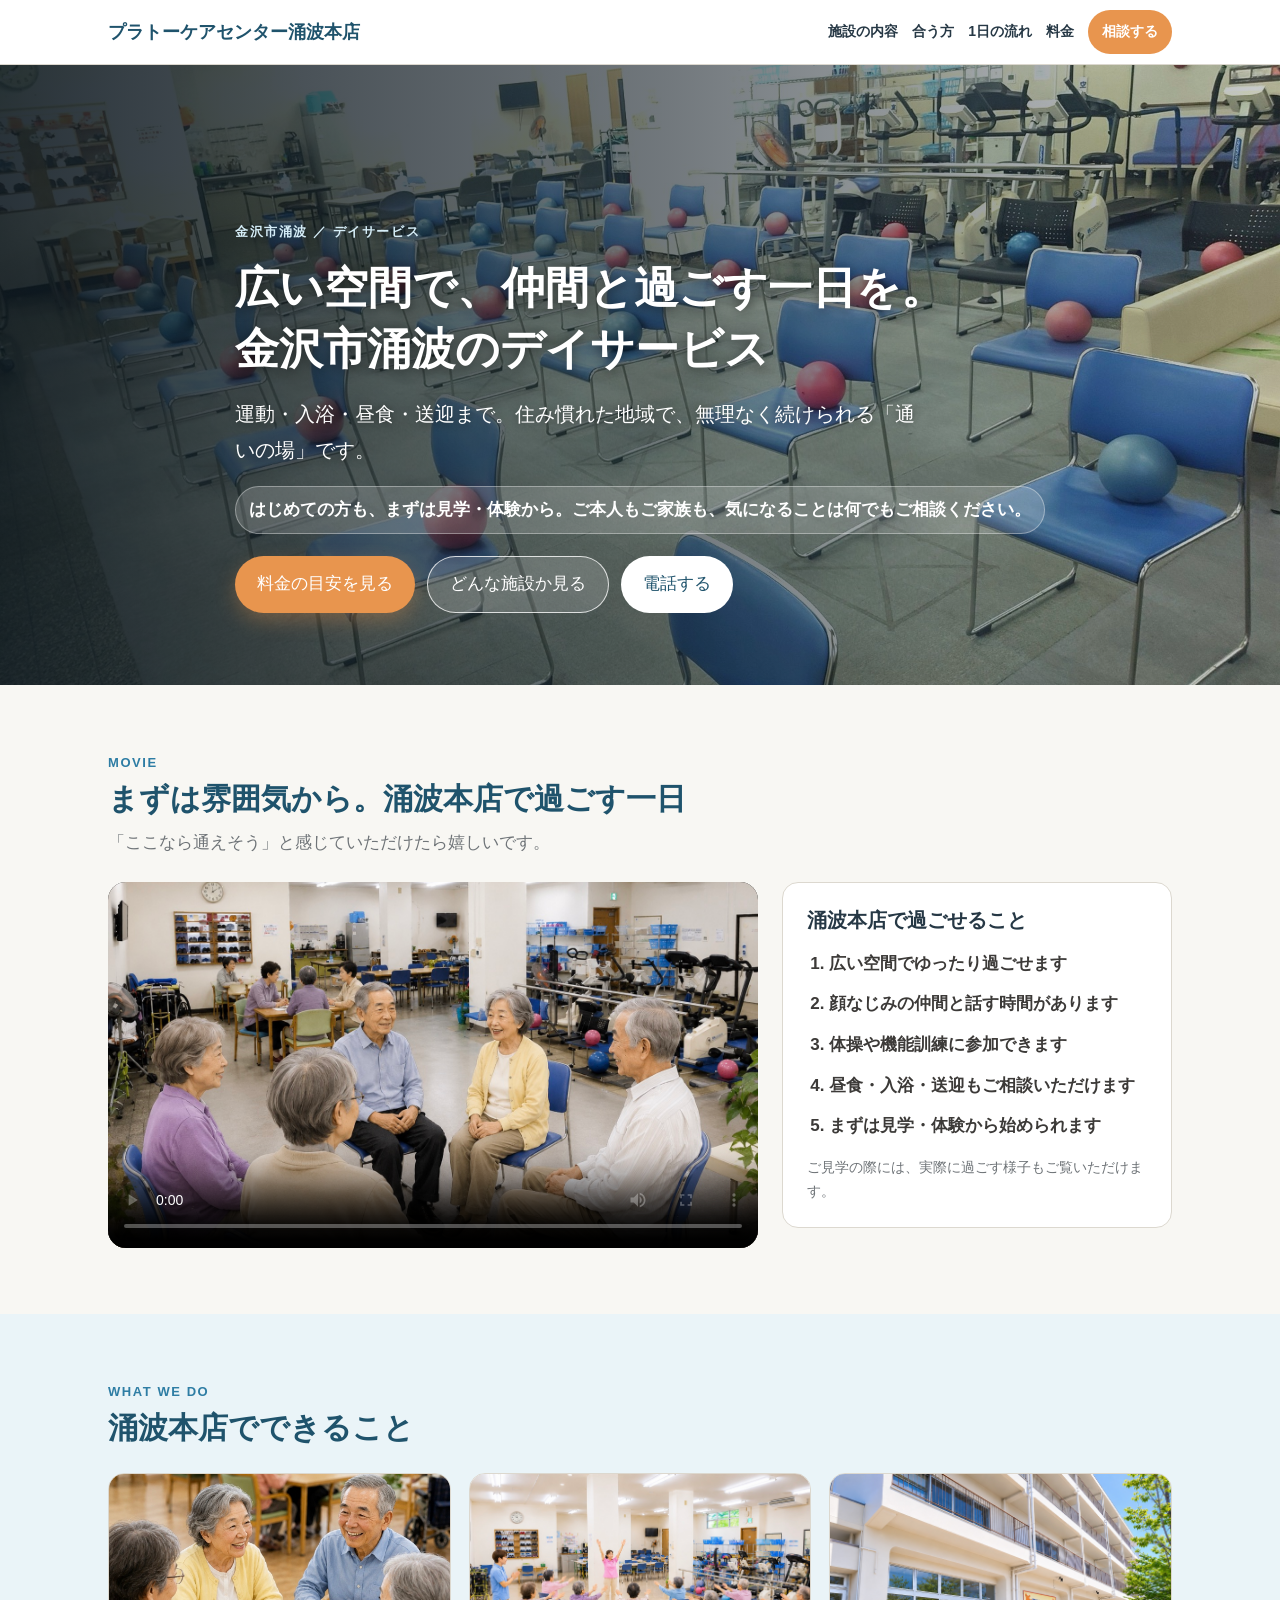
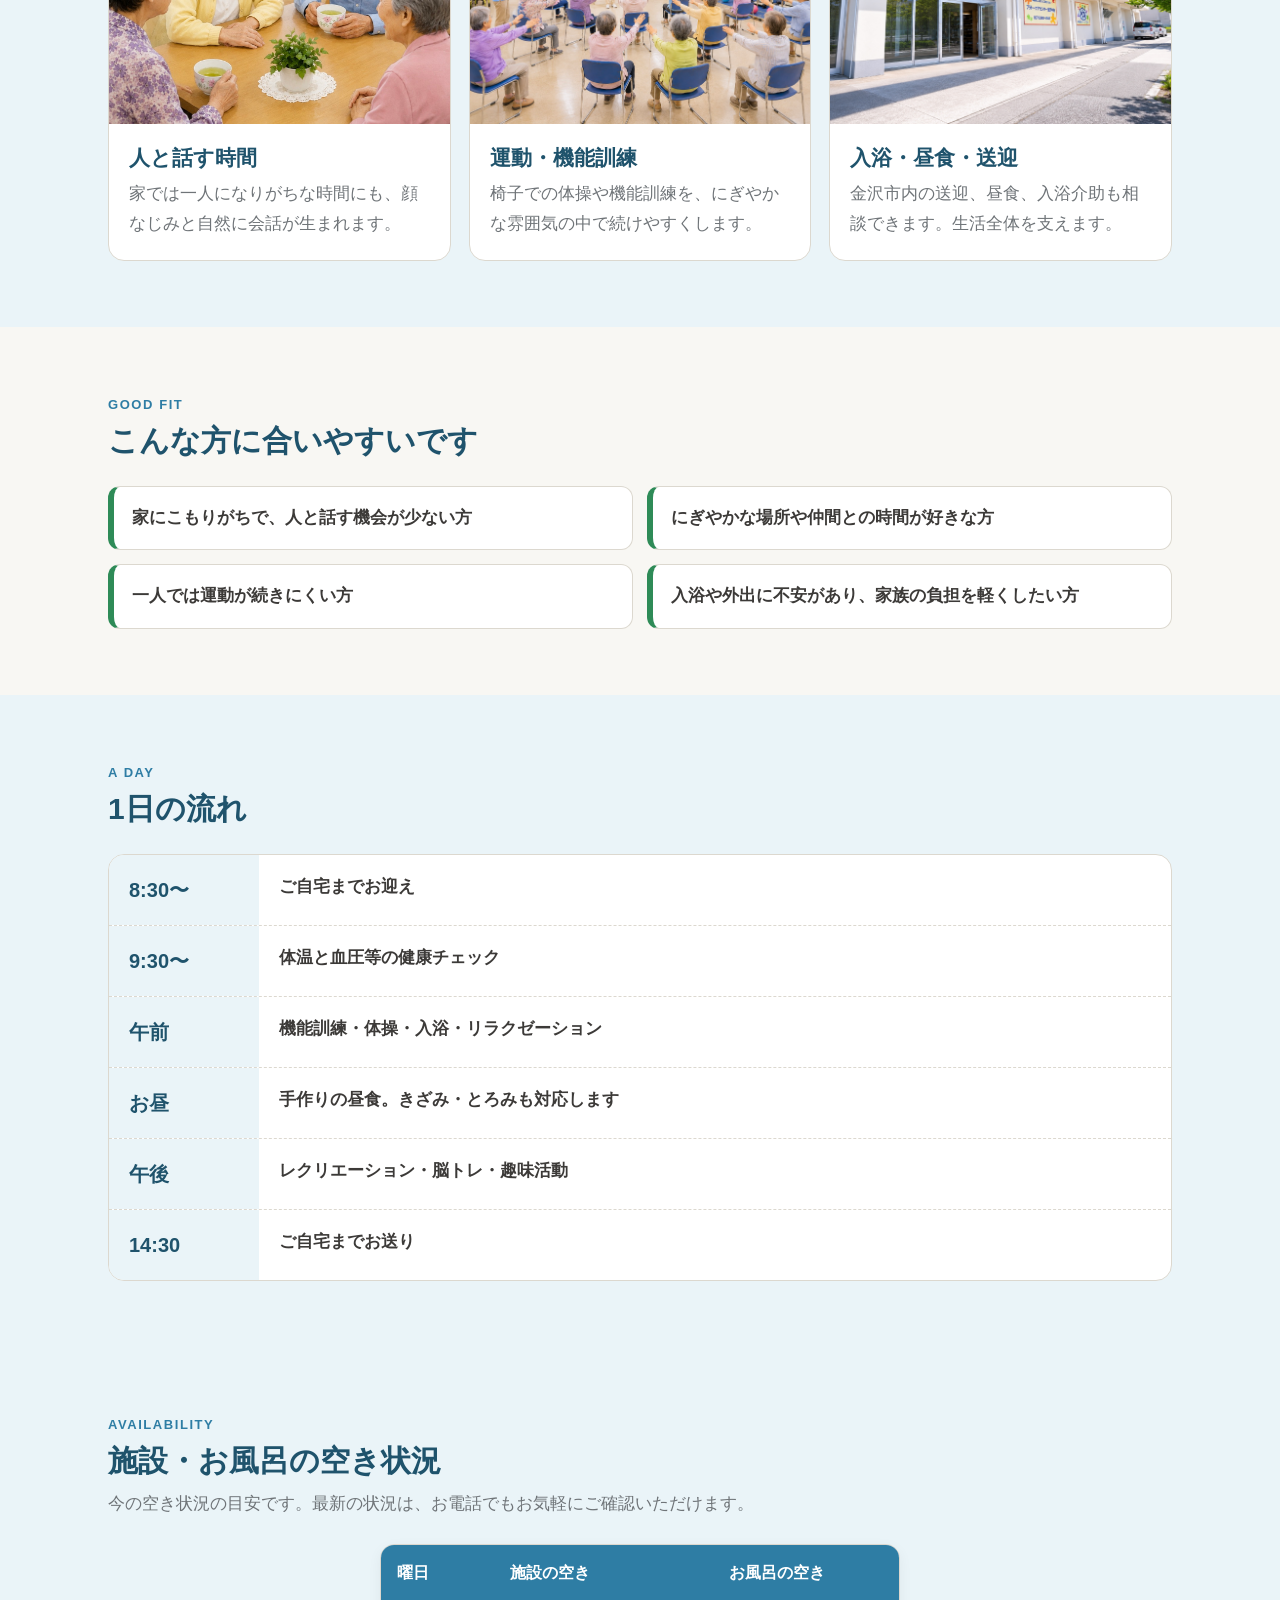
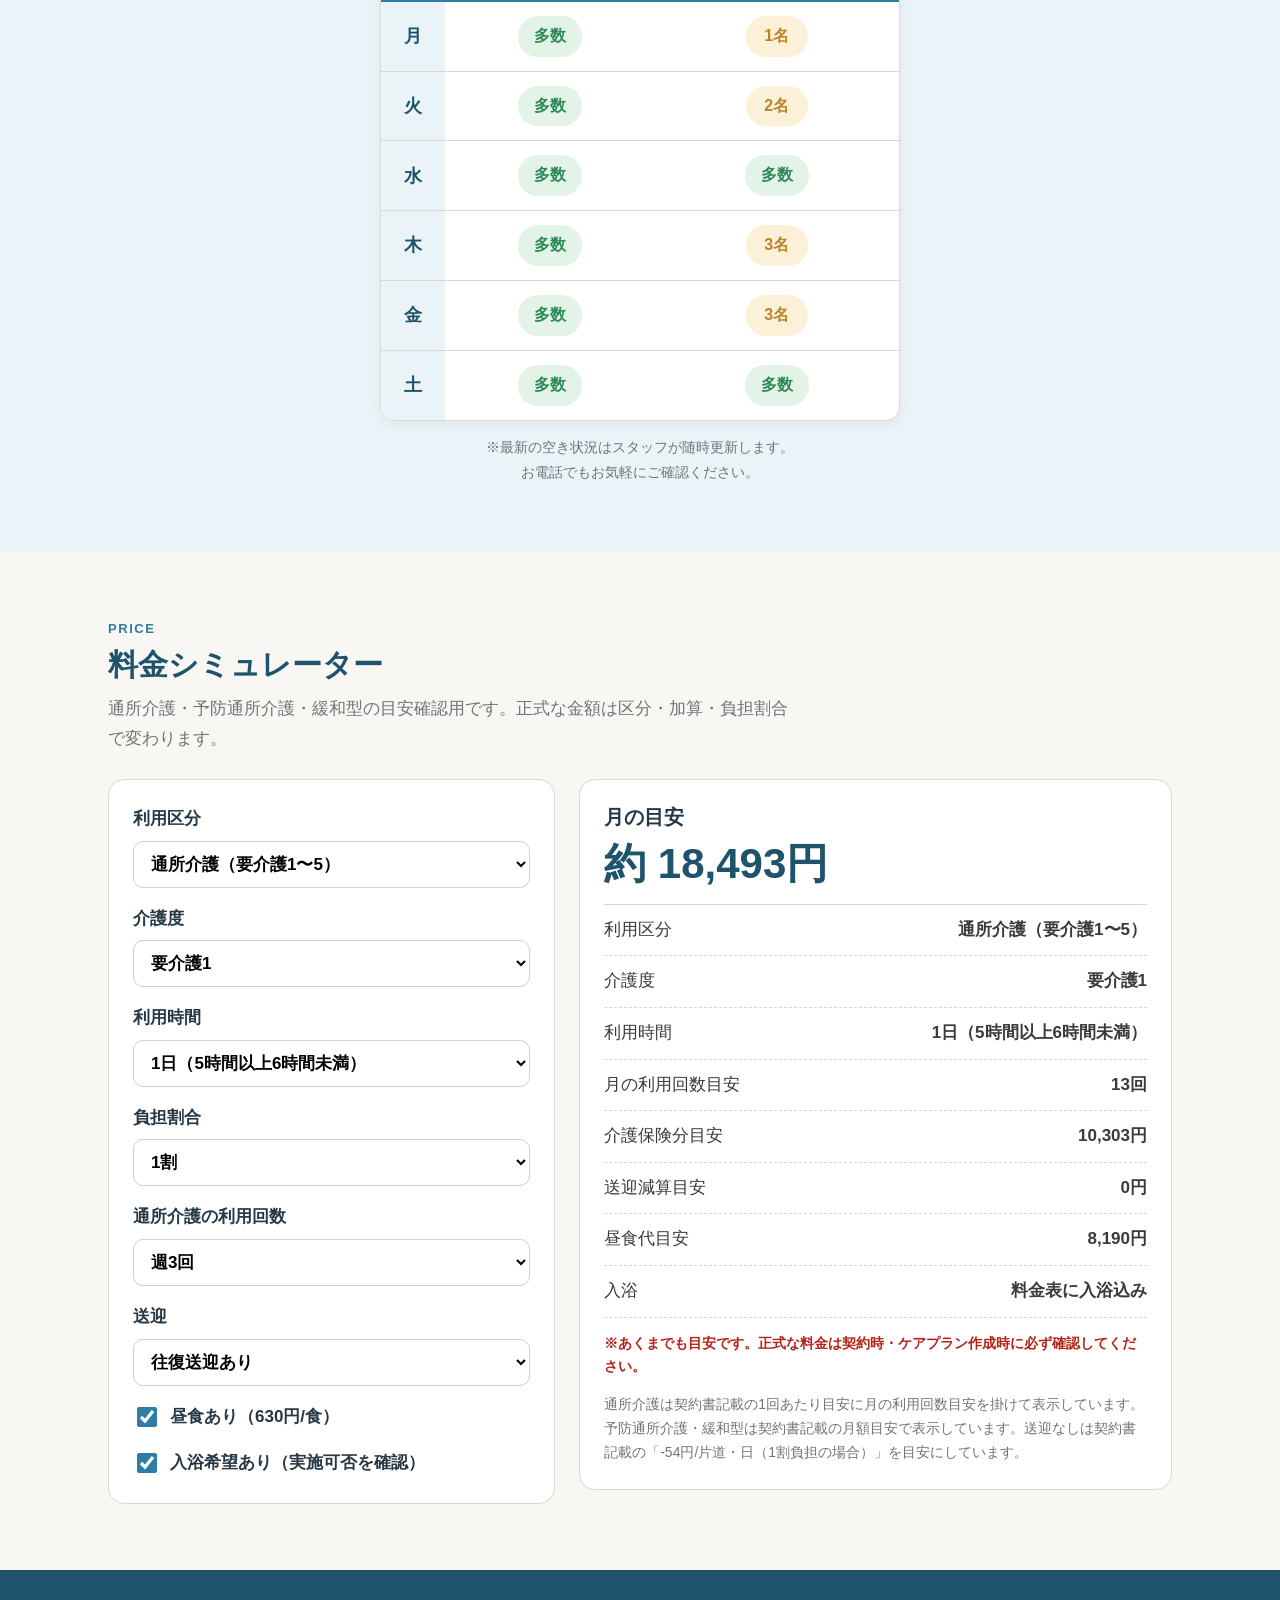
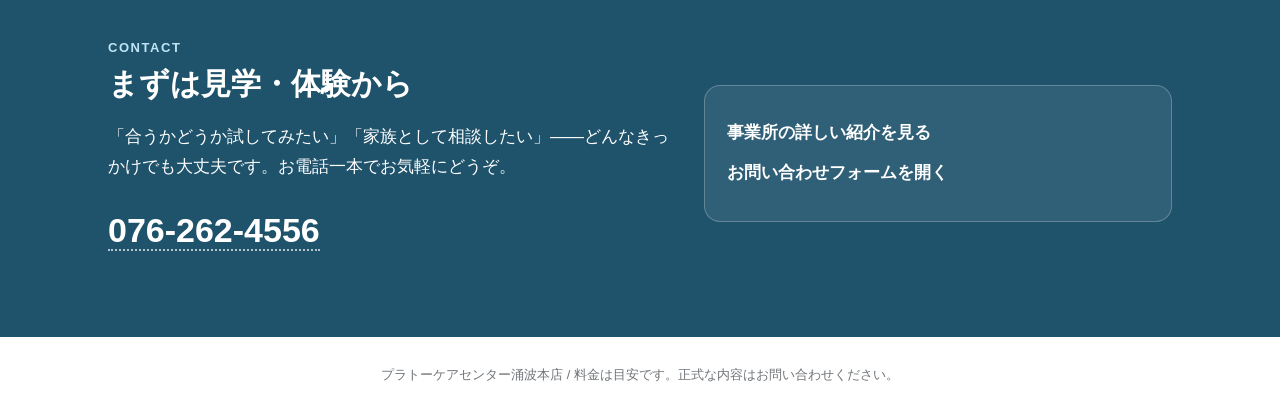
==== commit fb71dfcd: "涌波ケアマネ説明LPを新版に更新（家族向け文章＋BGM入り紹介動画を埋め込み） - wakunami-caremanager.html を6/7旧版→6/18新版へ（MOVIE枠に動画埋め込み・黒帯解" ====
--- a/wakunami-caremanager.html
+++ b/wakunami-caremanager.html
@@ -3,7 +3,7 @@
 <head>
 <meta charset="UTF-8">
 <meta name="viewport" content="width=device-width,initial-scale=1">
-<title>ケアマネ説明用｜プラトーケアセンター涌波本店</title>
+<title>ご利用案内｜プラトーケアセンター涌波本店</title>
 <style>
   :root{
     --brand:#2E7DA4;
@@ -50,11 +50,12 @@
   .eyebrow{display:block;color:var(--brand);letter-spacing:.12em;font-size:13px;font-weight:900;margin-bottom:4px;}
   .h2{font-size:30px;color:var(--brand-dark);}
   .video-panel{display:grid;grid-template-columns:1.25fr .75fr;gap:24px;align-items:stretch;}
-  .video-box{position:relative;min-height:430px;border-radius:18px;overflow:hidden;background:#111;}
+  .video-box{position:relative;aspect-ratio:16/9;align-self:start;border-radius:18px;overflow:hidden;background:#111;}
   .video-box::after{content:"";position:absolute;inset:0;background:linear-gradient(0deg,rgba(0,0,0,.62),rgba(0,0,0,.05) 55%);}
+  .video-el{position:relative;z-index:3;display:block;width:100%;height:100%;object-fit:cover;background:#111;}
   .play{position:absolute;left:32px;bottom:32px;z-index:2;display:flex;align-items:center;gap:14px;color:#fff;font-weight:900;font-size:21px;}
   .play .circle{width:62px;height:62px;border-radius:50%;background:#fff;color:var(--brand-dark);display:grid;place-items:center;font-size:28px;box-shadow:0 8px 22px rgba(0,0,0,.28);}
-  .story{background:var(--panel);border:1px solid var(--line);border-radius:16px;padding:24px;}
+  .story{background:var(--panel);border:1px solid var(--line);border-radius:16px;padding:24px;align-self:start;}
   .story ol{margin:14px 0 0;padding-left:1.3em;}
   .story li{margin:10px 0;font-weight:700;}
   .image-grid{display:grid;grid-template-columns:repeat(3,1fr);gap:18px;}
@@ -91,6 +92,18 @@
   .phone a{color:#fff;text-decoration:none;border-bottom:2px dotted rgba(255,255,255,.65);}
   .links-box{background:rgba(255,255,255,.08);border:1px solid rgba(255,255,255,.24);border-radius:16px;padding:22px;}
   .links-box a{display:block;color:#fff;font-weight:900;text-decoration:none;margin:10px 0;}
+  .akitbl-wrap{max-width:520px;margin:0 auto;}
+  .akitbl{width:100%;border-collapse:separate;border-spacing:0;background:#fff;border:1px solid var(--line);border-radius:14px;overflow:hidden;box-shadow:0 4px 14px rgba(0,0,0,.05);}
+  .akitbl th,.akitbl td{padding:14px 8px;text-align:center;border-bottom:1px solid var(--line);}
+  .akitbl thead th{background:var(--brand);color:#fff;font-size:16px;font-weight:800;}
+  .akitbl tbody th{background:var(--soft);width:64px;color:var(--brand-dark);font-weight:800;font-size:18px;}
+  .akitbl tr:last-child th,.akitbl tr:last-child td{border-bottom:0;}
+  .lvl{display:inline-block;min-width:62px;padding:6px 16px;border-radius:20px;font-weight:800;font-size:16px;}
+  .lvl.ok{background:#e3f3e8;color:#2E8B57;}
+  .lvl.few{background:#fdf0d8;color:#b9842b;}
+  .lvl.no{background:#f3eeea;color:#8a8a8a;}
+  .aki-note{max-width:520px;margin:14px auto 0;font-size:14px;color:var(--sub);text-align:center;}
+  .aki-note span{display:inline-block;}
   footer{padding:26px 0;color:var(--sub);font-size:13px;text-align:center;background:#fff;}
   @media(max-width:980px){
     .navlinks{display:none;}
@@ -111,12 +124,15 @@
     .use-case{font-size:14px;line-height:1.5;border-radius:12px;align-items:flex-start;}
     .actions .btn{width:100%;margin:0;}
     .h2{font-size:25px;}
-    .video-box{min-height:300px;}
     .fit-grid{grid-template-columns:1fr;}
     .time-row{grid-template-columns:96px 1fr;}
     .time-row b{font-size:17px;padding:14px 12px;}
     .time-row span{padding:14px 14px;}
     .total{font-size:34px;}
+    .akitbl th,.akitbl td{padding:11px 4px;}
+    .akitbl thead th{font-size:13px;}
+    .akitbl tbody th{width:44px;font-size:16px;}
+    .lvl{min-width:auto;padding:5px 12px;font-size:14px;}
     .mobile-actions{position:fixed;left:0;right:0;bottom:0;z-index:30;display:grid;grid-template-columns:repeat(3,1fr);gap:8px;background:rgba(255,255,255,.96);border-top:1px solid var(--line);padding:10px 12px calc(10px + env(safe-area-inset-bottom));box-shadow:0 -8px 24px rgba(0,0,0,.12);}
     .mobile-actions a{display:flex;align-items:center;justify-content:center;min-height:46px;border-radius:12px;background:var(--brand-dark);color:#fff;text-decoration:none;font-size:14px;font-weight:900;}
     .mobile-actions a:last-child{background:var(--accent);}
@@ -126,7 +142,7 @@
 <body>
 <nav class="nav">
   <div class="inner">
-    <div class="brand">プラトーケアセンター涌波本店<br>ケアマネ説明用</div>
+    <div class="brand">プラトーケアセンター涌波本店</div>
     <div class="navlinks">
       <a href="#what">施設の内容</a>
       <a href="#fit">合う方</a>
@@ -136,7 +152,7 @@
     </div>
   </div>
 </nav>
-<div class="mobile-actions" aria-label="スマホ説明用の固定メニュー">
+<div class="mobile-actions" aria-label="メニュー">
   <a href="#what">内容</a>
   <a href="#price">料金</a>
   <a href="#contact">相談</a>
@@ -144,12 +160,12 @@
 
 <header class="hero">
   <div class="inner">
-    <span class="kicker">CARE MANAGER GUIDE</span>
-    <h1>スマホやiPadで見せながら、涌波本店を説明できるページ</h1>
-    <p>広い空間で、仲間と過ごしながら運動・入浴・昼食ができる金沢市涌波のデイサービスです。</p>
-    <div class="use-case">ケアマネさんはスマホで。事業所ではiPadや携帯で。ご本人・ご家族へその場で見せられます。</div>
+    <span class="kicker">金沢市涌波 ／ デイサービス</span>
+    <h1>広い空間で、仲間と過ごす一日を。<br>金沢市涌波のデイサービス</h1>
+    <p>運動・入浴・昼食・送迎まで。住み慣れた地域で、無理なく続けられる「通いの場」です。</p>
+    <div class="use-case">はじめての方も、まずは見学・体験から。ご本人もご家族も、気になることは何でもご相談ください。</div>
     <div class="actions">
-      <a class="btn btn-primary" href="#price">料金を見積もる</a>
+      <a class="btn btn-primary" href="#price">料金の目安を見る</a>
       <a class="btn btn-light" href="#what">どんな施設か見る</a>
       <a class="btn btn-call" href="tel:0762624556">電話する</a>
     </div>
@@ -162,25 +178,27 @@
       <div class="section-head">
         <div>
           <span class="eyebrow">MOVIE</span>
-          <h2 class="h2">まずは動画のように、雰囲気から伝える</h2>
-          <p>説明時は、細かい制度より先に「ここなら行けそう」と感じてもらうことを重視します。</p>
+          <h2 class="h2">まずは雰囲気から。涌波本店で過ごす一日</h2>
+          <p>「ここなら通えそう」と感じていただけたら嬉しいです。</p>
         </div>
       </div>
       <div class="video-panel">
         <div class="video-box">
-          <img src="images/voice-place.jpg" alt="広い空間で仲間と過ごす利用イメージ">
-          <div class="play"><span class="circle">▶</span><span>紹介動画 30〜45秒用</span></div>
+          <video class="video-el" controls preload="metadata" playsinline poster="images/voice-place.jpg">
+            <source src="images/wakunami-day-movie.mp4" type="video/mp4">
+            お使いの環境では動画を再生できません。
+          </video>
         </div>
         <div class="story">
-          <h3>動画で伝える順番</h3>
+          <h3>涌波本店で過ごせること</h3>
           <ol>
-            <li>広い空間で過ごせる</li>
-            <li>仲間と話す時間がある</li>
-            <li>体操や機能訓練に参加できる</li>
-            <li>昼食・入浴・送迎も相談できる</li>
-            <li>まずは見学・体験から始められる</li>
+            <li>広い空間でゆったり過ごせます</li>
+            <li>顔なじみの仲間と話す時間があります</li>
+            <li>体操や機能訓練に参加できます</li>
+            <li>昼食・入浴・送迎もご相談いただけます</li>
+            <li>まずは見学・体験から始められます</li>
           </ol>
-          <p class="note">実動画を作成したら、この枠に差し替えて使います。</p>
+          <p class="note">ご見学の際には、実際に過ごす様子もご覧いただけます。</p>
         </div>
       </div>
     </div>
@@ -191,7 +209,7 @@
       <div class="section-head">
         <div>
           <span class="eyebrow">WHAT WE DO</span>
-          <h2 class="h2">何をする施設か、3枚で説明</h2>
+          <h2 class="h2">涌波本店でできること</h2>
         </div>
       </div>
       <div class="image-grid">
@@ -256,6 +274,32 @@
     </div>
   </section>
 
+  <section id="aki" style="background:var(--soft);">
+    <div class="inner">
+      <div class="section-head">
+        <div>
+          <span class="eyebrow">AVAILABILITY</span>
+          <h2 class="h2">施設・お風呂の空き状況</h2>
+          <p>今の空き状況の目安です。最新の状況は、お電話でもお気軽にご確認いただけます。</p>
+        </div>
+      </div>
+      <div class="akitbl-wrap">
+        <table class="akitbl">
+          <thead><tr><th>曜日</th><th>施設の空き</th><th>お風呂の空き</th></tr></thead>
+          <tbody>
+            <tr><th>月</th><td><span class="lvl ok">多数</span></td><td><span class="lvl few">1名</span></td></tr>
+            <tr><th>火</th><td><span class="lvl ok">多数</span></td><td><span class="lvl few">2名</span></td></tr>
+            <tr><th>水</th><td><span class="lvl ok">多数</span></td><td><span class="lvl ok">多数</span></td></tr>
+            <tr><th>木</th><td><span class="lvl ok">多数</span></td><td><span class="lvl few">3名</span></td></tr>
+            <tr><th>金</th><td><span class="lvl ok">多数</span></td><td><span class="lvl few">3名</span></td></tr>
+            <tr><th>土</th><td><span class="lvl ok">多数</span></td><td><span class="lvl ok">多数</span></td></tr>
+          </tbody>
+        </table>
+      </div>
+      <p class="aki-note"><span>※最新の空き状況はスタッフが随時更新します。</span><span>お電話でもお気軽にご確認ください。</span></p>
+    </div>
+  </section>
+
   <section id="price">
     <div class="inner">
       <div class="section-head">
@@ -336,14 +380,13 @@
       <div class="contact-grid">
         <div>
           <span class="eyebrow" style="color:#bfe5f4;">CONTACT</span>
-          <h2 class="h2">見学・体験の相談へつなげる</h2>
-          <p>ご本人・ご家族への説明時に、このページをご利用ください。気になる方は見学や体験から相談できます。</p>
+          <h2 class="h2">まずは見学・体験から</h2>
+          <p>「合うかどうか試してみたい」「家族として相談したい」——どんなきっかけでも大丈夫です。お電話一本でお気軽にどうぞ。</p>
           <div class="phone"><a href="tel:0762624556">076-262-4556</a></div>
         </div>
         <div class="links-box">
-          <a href="wakunami.html">一般向けLPを開く</a>
+          <a href="wakunami.html">事業所の詳しい紹介を見る</a>
           <a href="見本_事業所HP.html#access">お問い合わせフォームを開く</a>
-          <a href="見本_事業所HP.html#aki">空き状況を見る</a>
         </div>
       </div>
     </div>
@@ -351,7 +394,7 @@
 </main>
 
 <footer>
-  プラトーケアセンター涌波本店 ケアマネ説明用ページ / 料金は目安です。正式な内容はお問い合わせください。
+  プラトーケアセンター涌波本店 / 料金は目安です。正式な内容はお問い合わせください。
 </footer>
 
 <script>
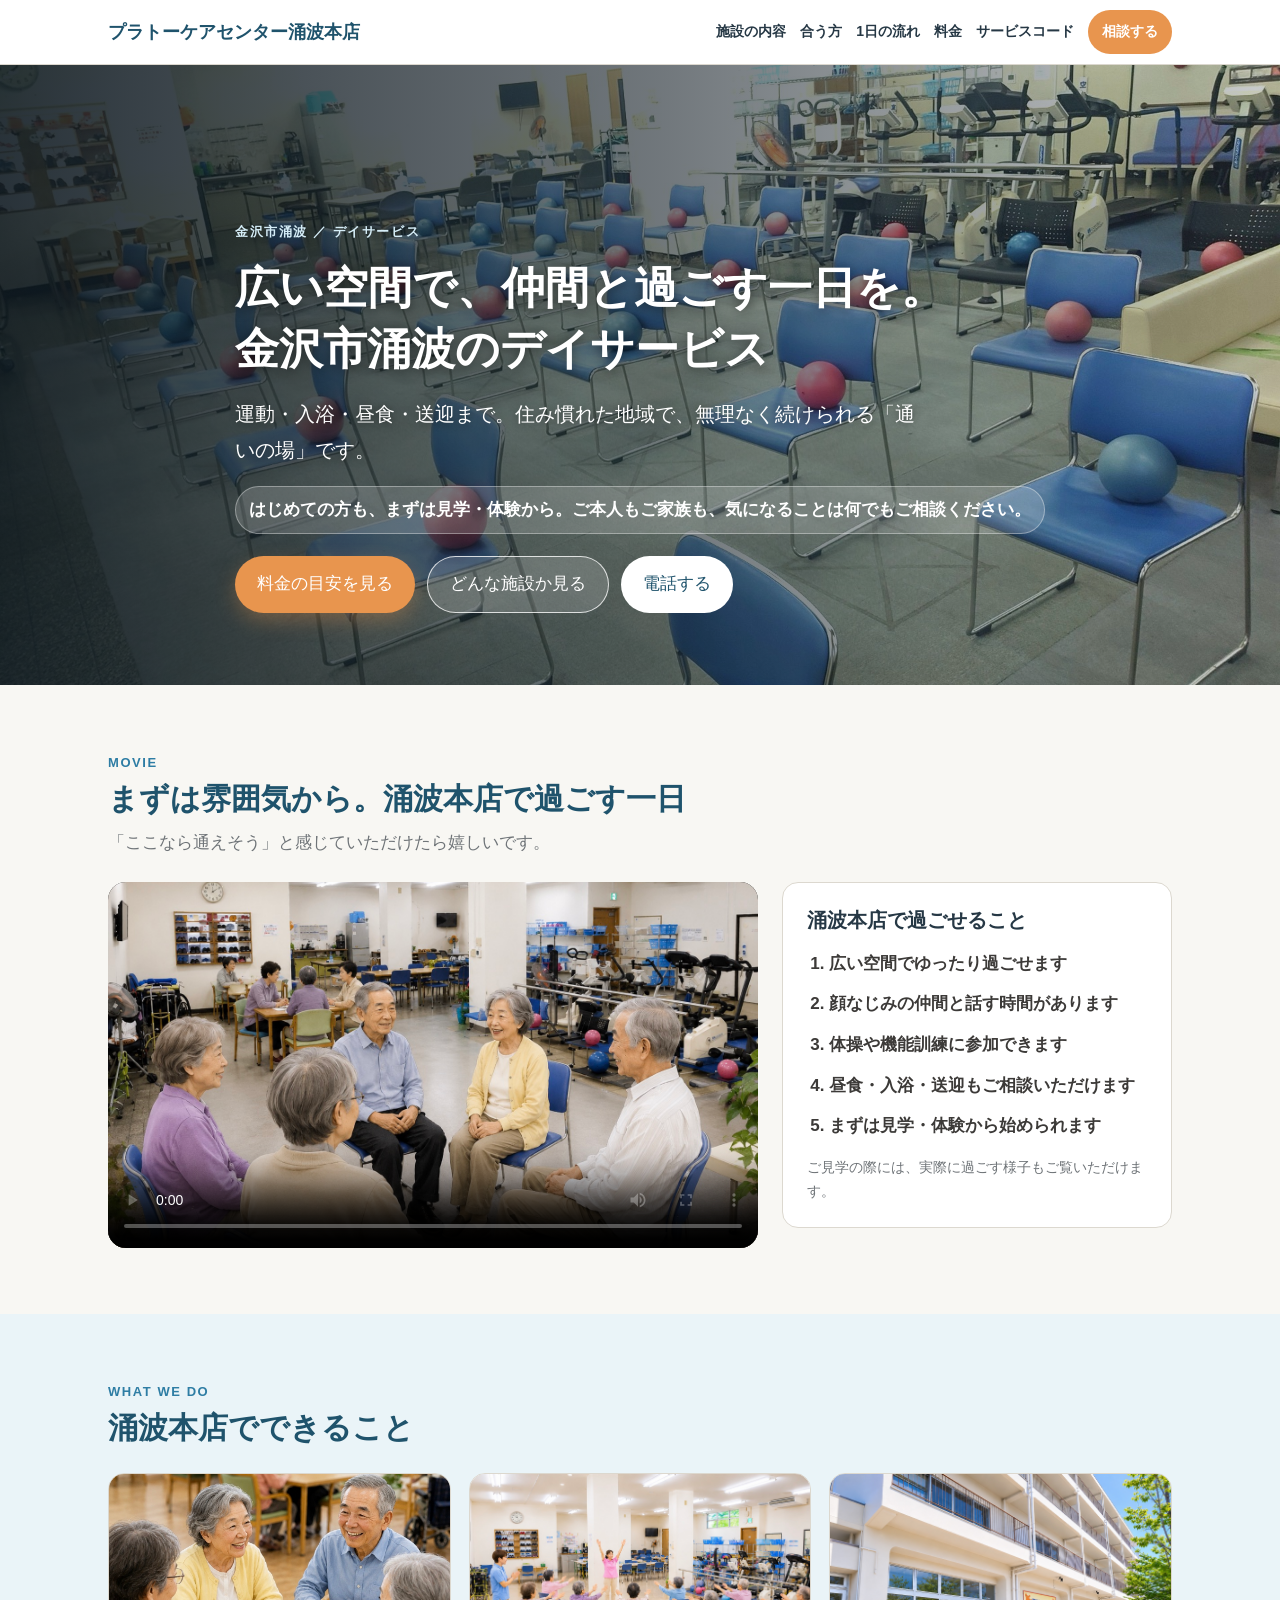
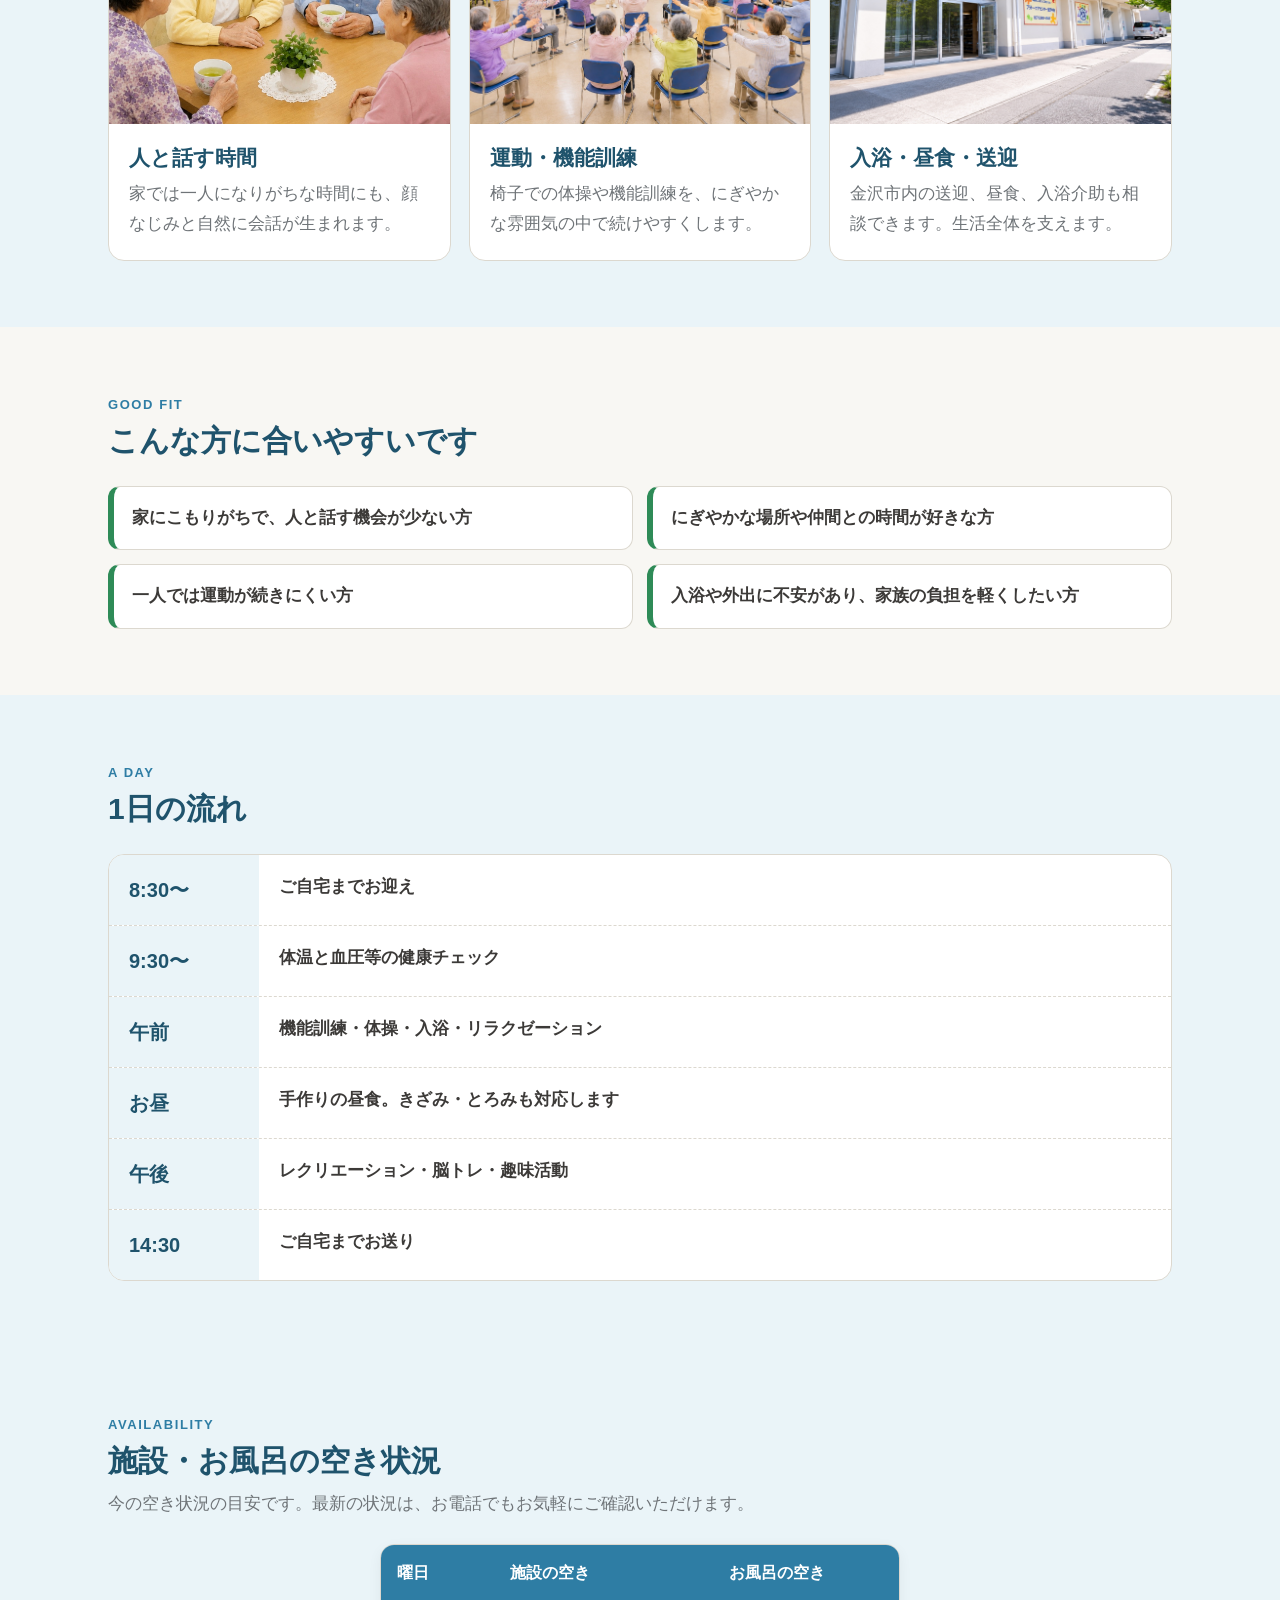
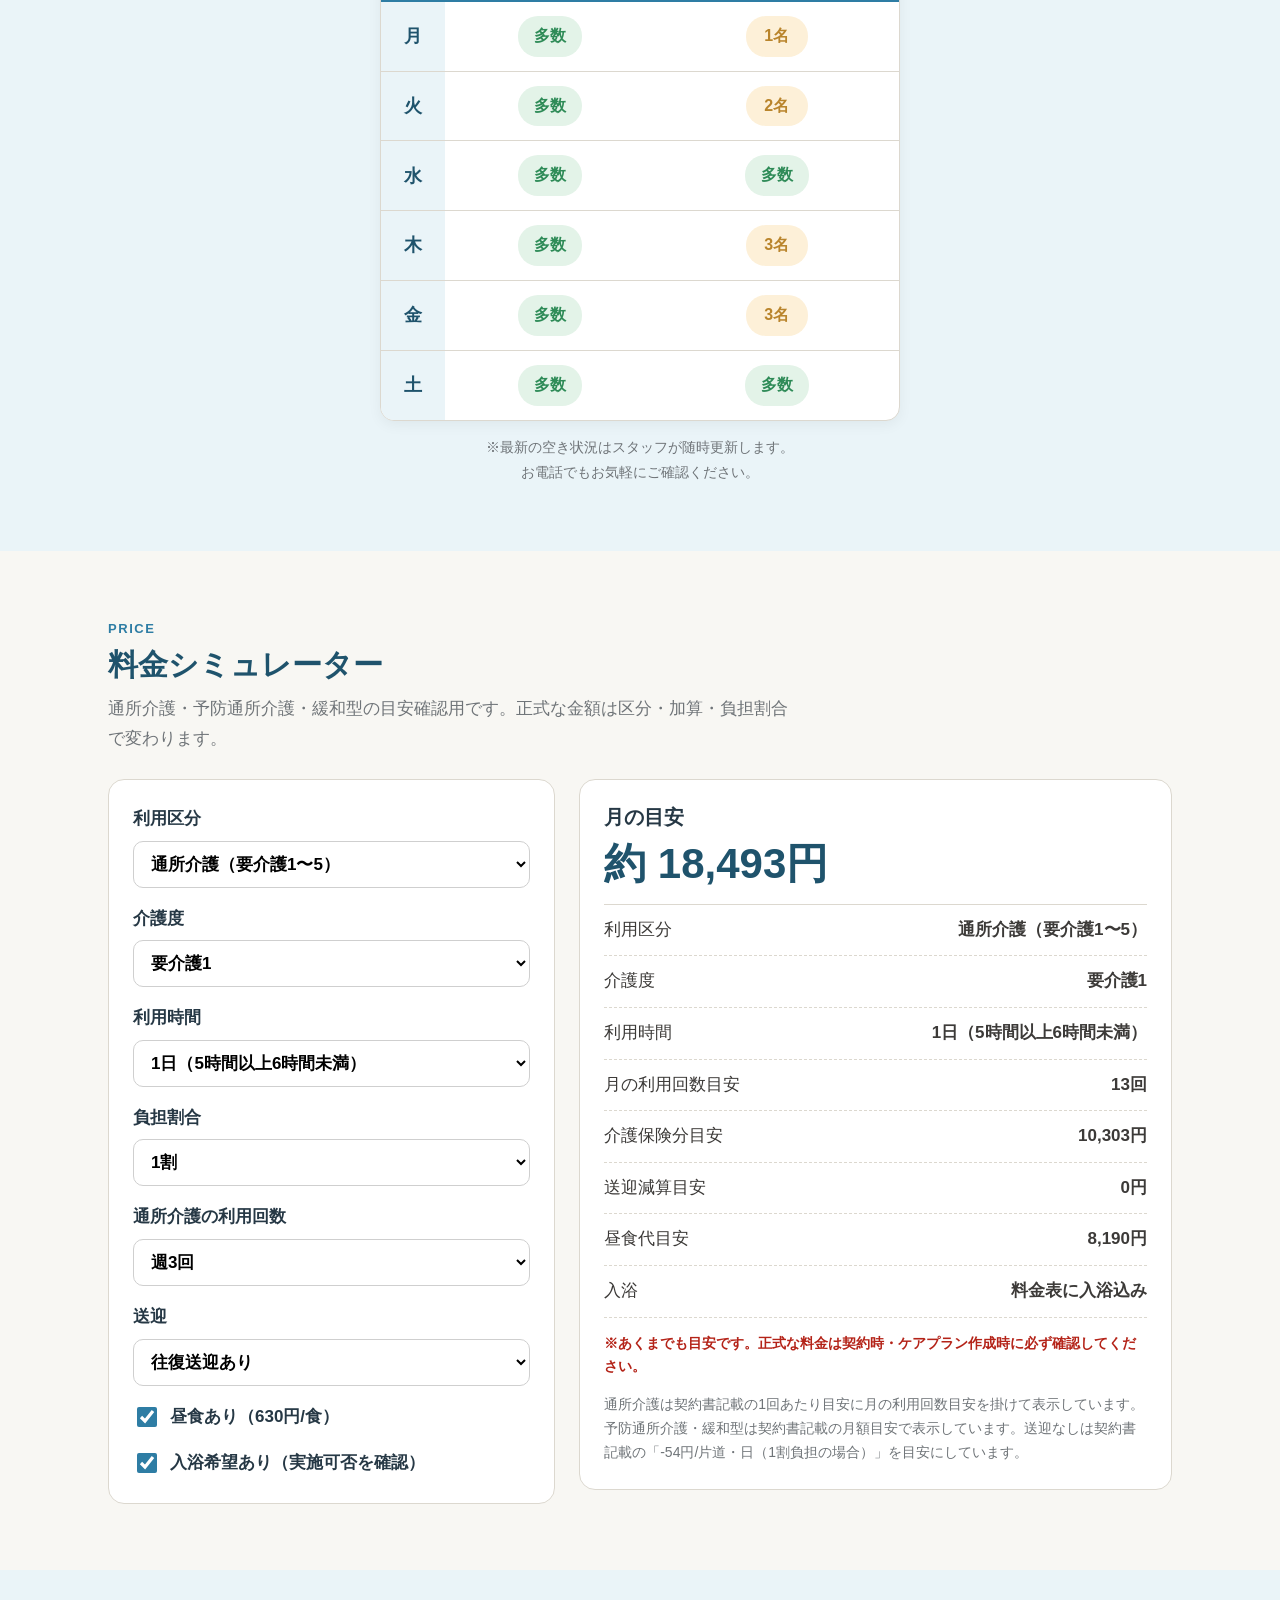
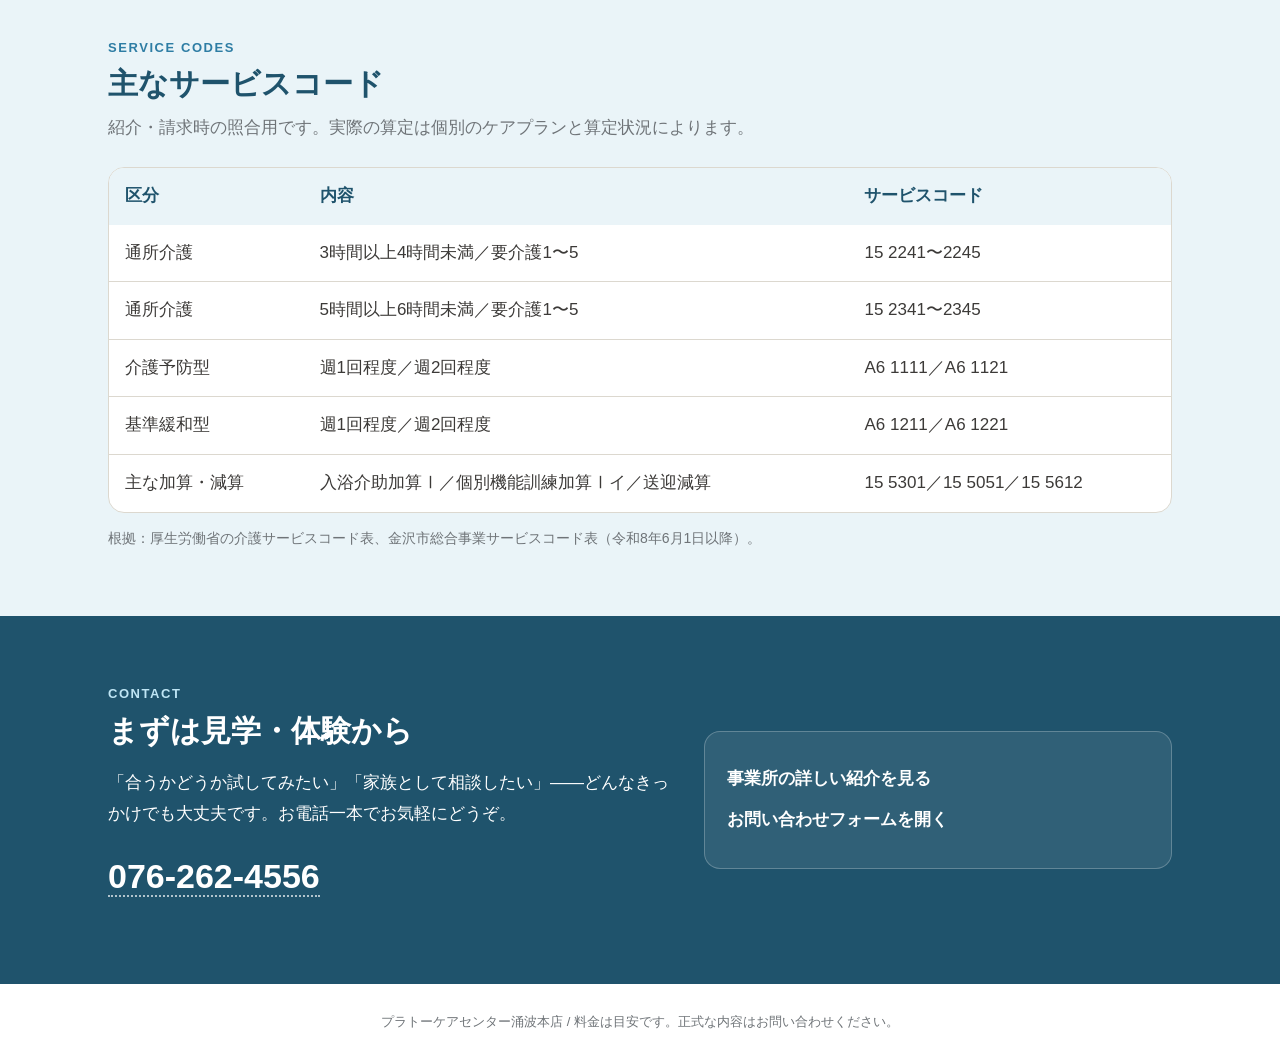
==== commit c69036a7: "ケアマネ向け導線とスマホ表示を調整" ====
--- a/wakunami-caremanager.html
+++ b/wakunami-caremanager.html
@@ -97,7 +97,12 @@
   .akitbl th,.akitbl td{padding:14px 8px;text-align:center;border-bottom:1px solid var(--line);}
   .akitbl thead th{background:var(--brand);color:#fff;font-size:16px;font-weight:800;}
   .akitbl tbody th{background:var(--soft);width:64px;color:var(--brand-dark);font-weight:800;font-size:18px;}
-  .akitbl tr:last-child th,.akitbl tr:last-child td{border-bottom:0;}
+	  .akitbl tr:last-child th,.akitbl tr:last-child td{border-bottom:0;}
+	  .code-table-wrap{overflow-x:auto;background:#fff;border:1px solid var(--line);border-radius:16px;}
+	  .code-table{width:100%;min-width:680px;border-collapse:collapse;}
+	  .code-table th,.code-table td{padding:13px 16px;border-bottom:1px solid var(--line);text-align:left;vertical-align:top;}
+	  .code-table th{background:var(--soft);color:var(--brand-dark);}
+	  .code-table tr:last-child th,.code-table tr:last-child td{border-bottom:0;}
   .lvl{display:inline-block;min-width:62px;padding:6px 16px;border-radius:20px;font-weight:800;font-size:16px;}
   .lvl.ok{background:#e3f3e8;color:#2E8B57;}
   .lvl.few{background:#fdf0d8;color:#b9842b;}
@@ -113,14 +118,27 @@
     .image-grid{grid-template-columns:1fr;}
   }
   @media(max-width:640px){
-    body{font-size:16px;padding-bottom:76px;}
+	    body{font-size:18px;padding-bottom:76px;}
     .inner{padding:0 20px;}
     section{padding:46px 0;}
     .brand{font-size:16px;}
     .hero{min-height:520px;}
     .hero .inner{padding-top:58px;padding-bottom:48px;}
-    .hero h1{font-size:29px;}
-    .hero p{font-size:17px;}
+	    .hero h1{font-size:29px;text-wrap:balance;word-break:auto-phrase;overflow-wrap:normal;}
+	    .h2{text-wrap:balance;word-break:auto-phrase;overflow-wrap:normal;}
+	    .hero p{font-size:17px;}
+	    #codes{scroll-margin-top:80px;}
+	    .code-table-wrap{overflow:visible;border:0;background:transparent;}
+	    .code-table{min-width:0;}
+	    .code-table,.code-table tbody,.code-table tr,.code-table td{display:block;width:100%;}
+	    .code-table thead{display:none;}
+	    .code-table tr{margin-bottom:12px;overflow:hidden;border:1px solid var(--line);border-radius:12px;background:#fff;}
+	    .code-table td{display:grid;grid-template-columns:128px minmax(0,1fr);gap:12px;padding:12px 14px;border-bottom:1px solid var(--line);}
+	    .code-table td::before{color:var(--brand-dark);font-weight:900;white-space:nowrap;}
+	    .code-table td:nth-child(1)::before{content:"区分";}
+	    .code-table td:nth-child(2)::before{content:"内容";}
+	    .code-table td:nth-child(3)::before{content:"サービスコード";}
+	    .code-table tr:last-child td:not(:last-child){border-bottom:1px solid var(--line);}
     .use-case{font-size:14px;line-height:1.5;border-radius:12px;align-items:flex-start;}
     .actions .btn{width:100%;margin:0;}
     .h2{font-size:25px;}
@@ -148,6 +166,7 @@
       <a href="#fit">合う方</a>
       <a href="#day">1日の流れ</a>
       <a href="#price">料金</a>
+      <a href="#codes">サービスコード</a>
       <a class="cta" href="#contact">相談する</a>
     </div>
   </div>
@@ -300,7 +319,7 @@
     </div>
   </section>
 
-  <section id="price">
+	  <section id="price">
     <div class="inner">
       <div class="section-head">
         <div>
@@ -373,7 +392,21 @@
         </div>
       </div>
     </div>
-  </section>
+	  </section>
+
+	  <section id="codes" style="background:var(--soft);">
+	    <div class="inner">
+	      <div class="section-head"><div><span class="eyebrow">SERVICE CODES</span><h2 class="h2">主なサービスコード</h2><p>紹介・請求時の照合用です。実際の算定は個別のケアプランと算定状況によります。</p></div></div>
+	      <div class="code-table-wrap"><table class="code-table"><thead><tr><th>区分</th><th>内容</th><th>サービスコード</th></tr></thead><tbody>
+	        <tr><td>通所介護</td><td>3時間以上4時間未満／要介護1〜5</td><td>15 2241〜2245</td></tr>
+	        <tr><td>通所介護</td><td>5時間以上6時間未満／要介護1〜5</td><td>15 2341〜2345</td></tr>
+	        <tr><td>介護予防型</td><td>週1回程度／週2回程度</td><td>A6 1111／A6 1121</td></tr>
+	        <tr><td>基準緩和型</td><td>週1回程度／週2回程度</td><td>A6 1211／A6 1221</td></tr>
+	        <tr><td>主な加算・減算</td><td>入浴介助加算Ⅰ／個別機能訓練加算Ⅰイ／送迎減算</td><td>15 5301／15 5051／15 5612</td></tr>
+	      </tbody></table></div>
+	      <p class="note">根拠：厚生労働省の介護サービスコード表、金沢市総合事業サービスコード表（令和8年6月1日以降）。</p>
+	    </div>
+	  </section>
 
   <section id="contact" class="contact-band">
     <div class="inner">
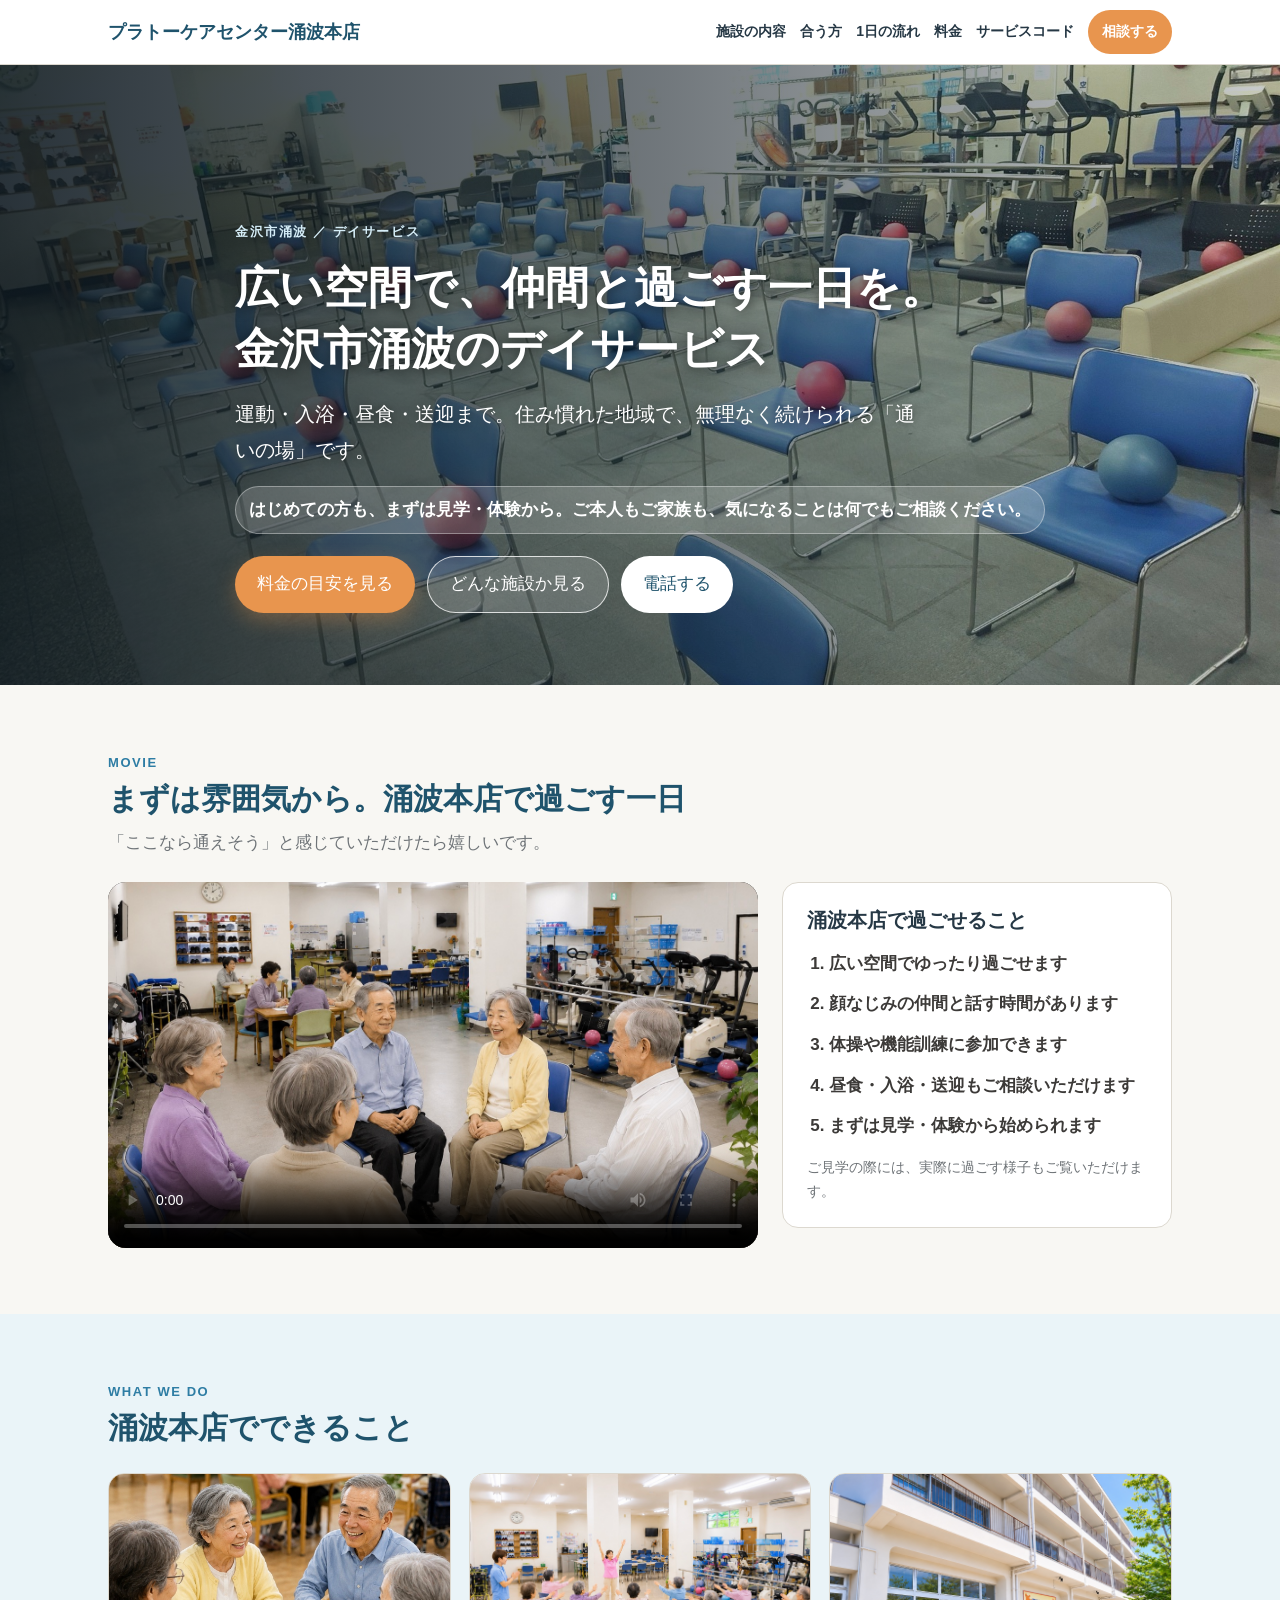
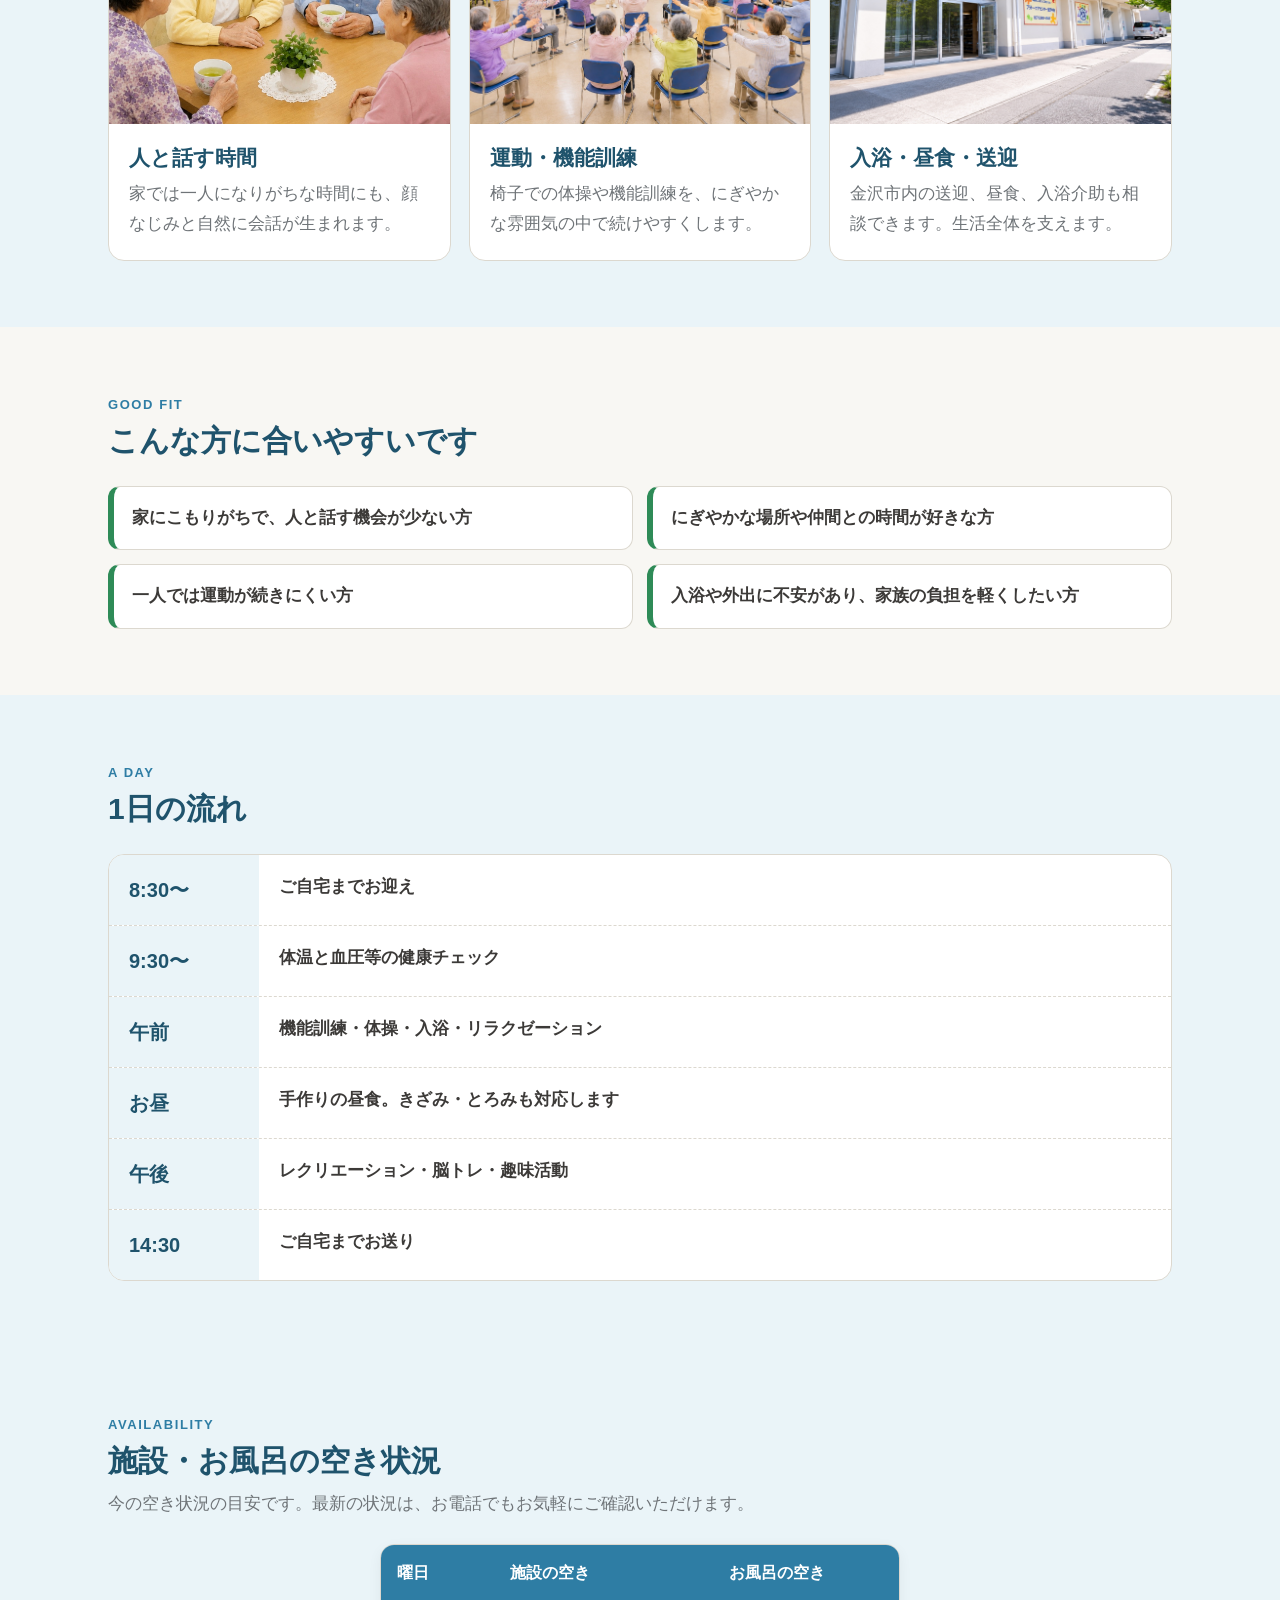
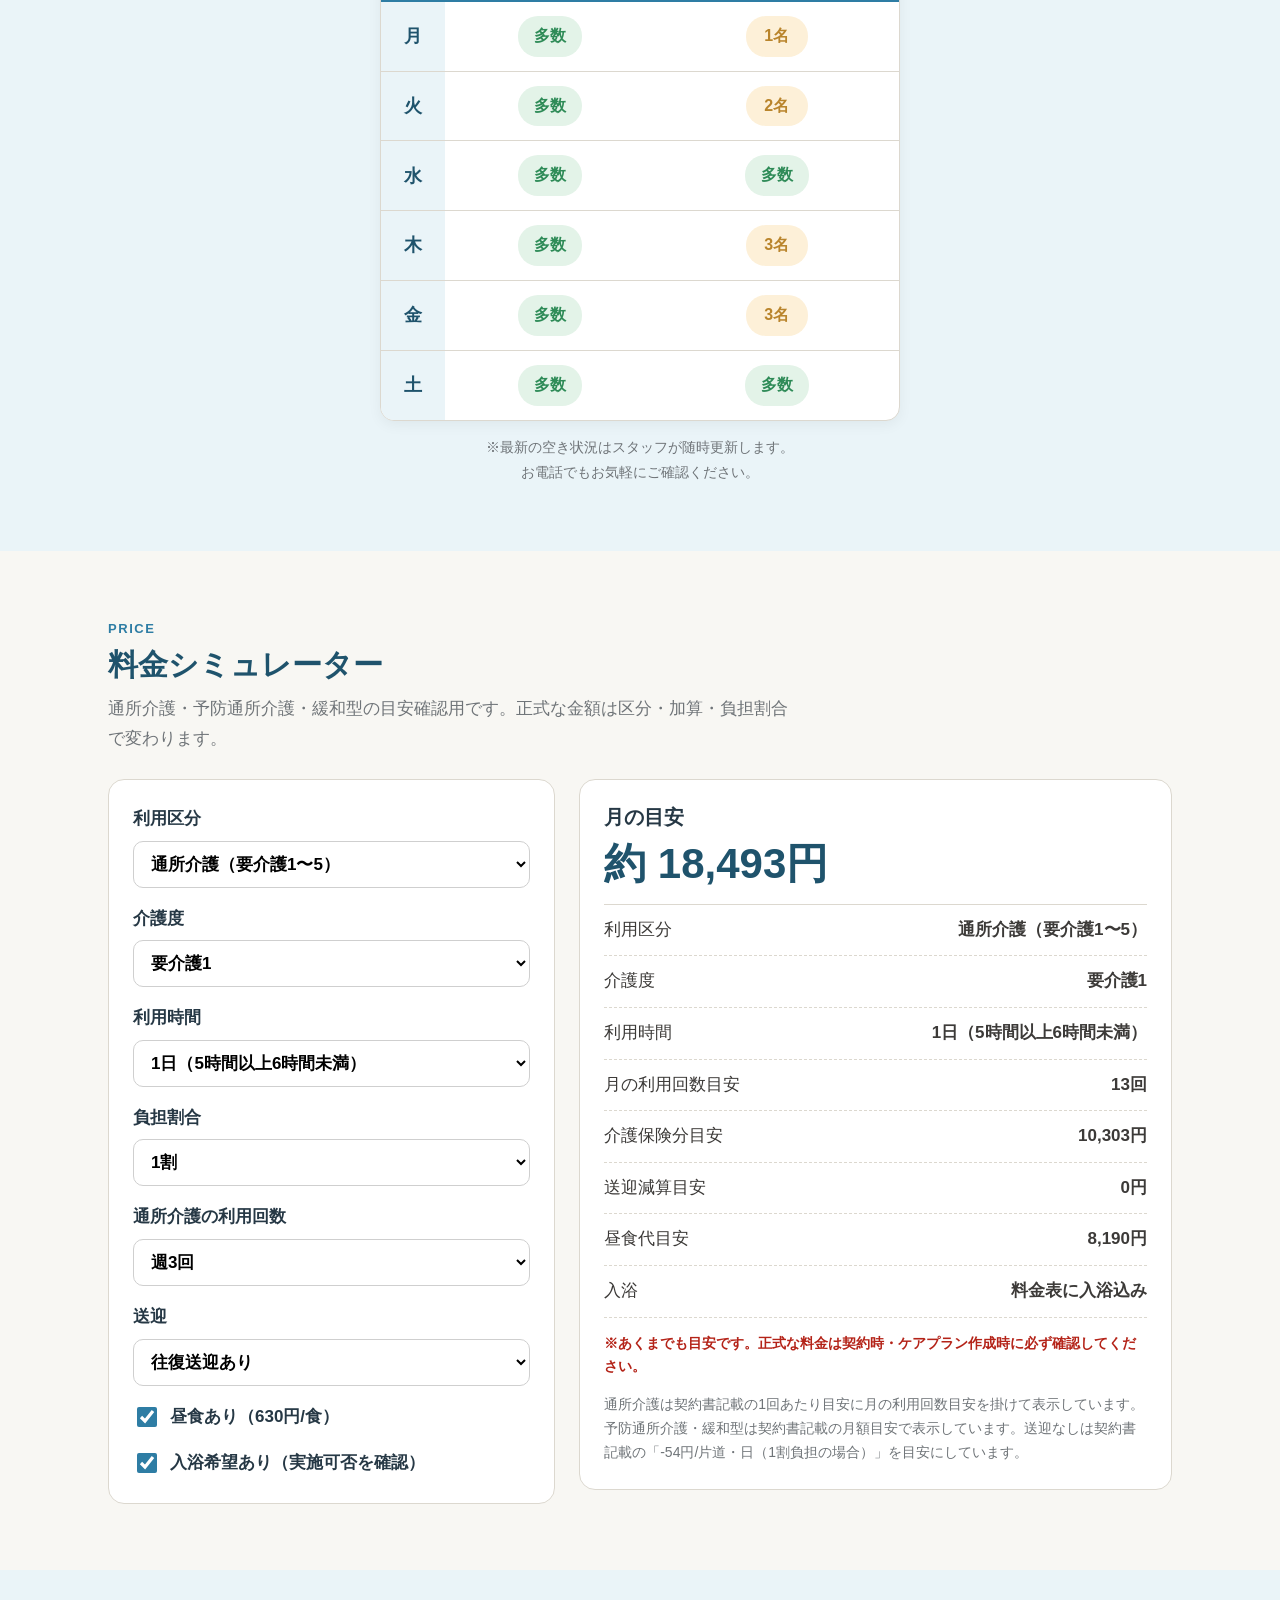
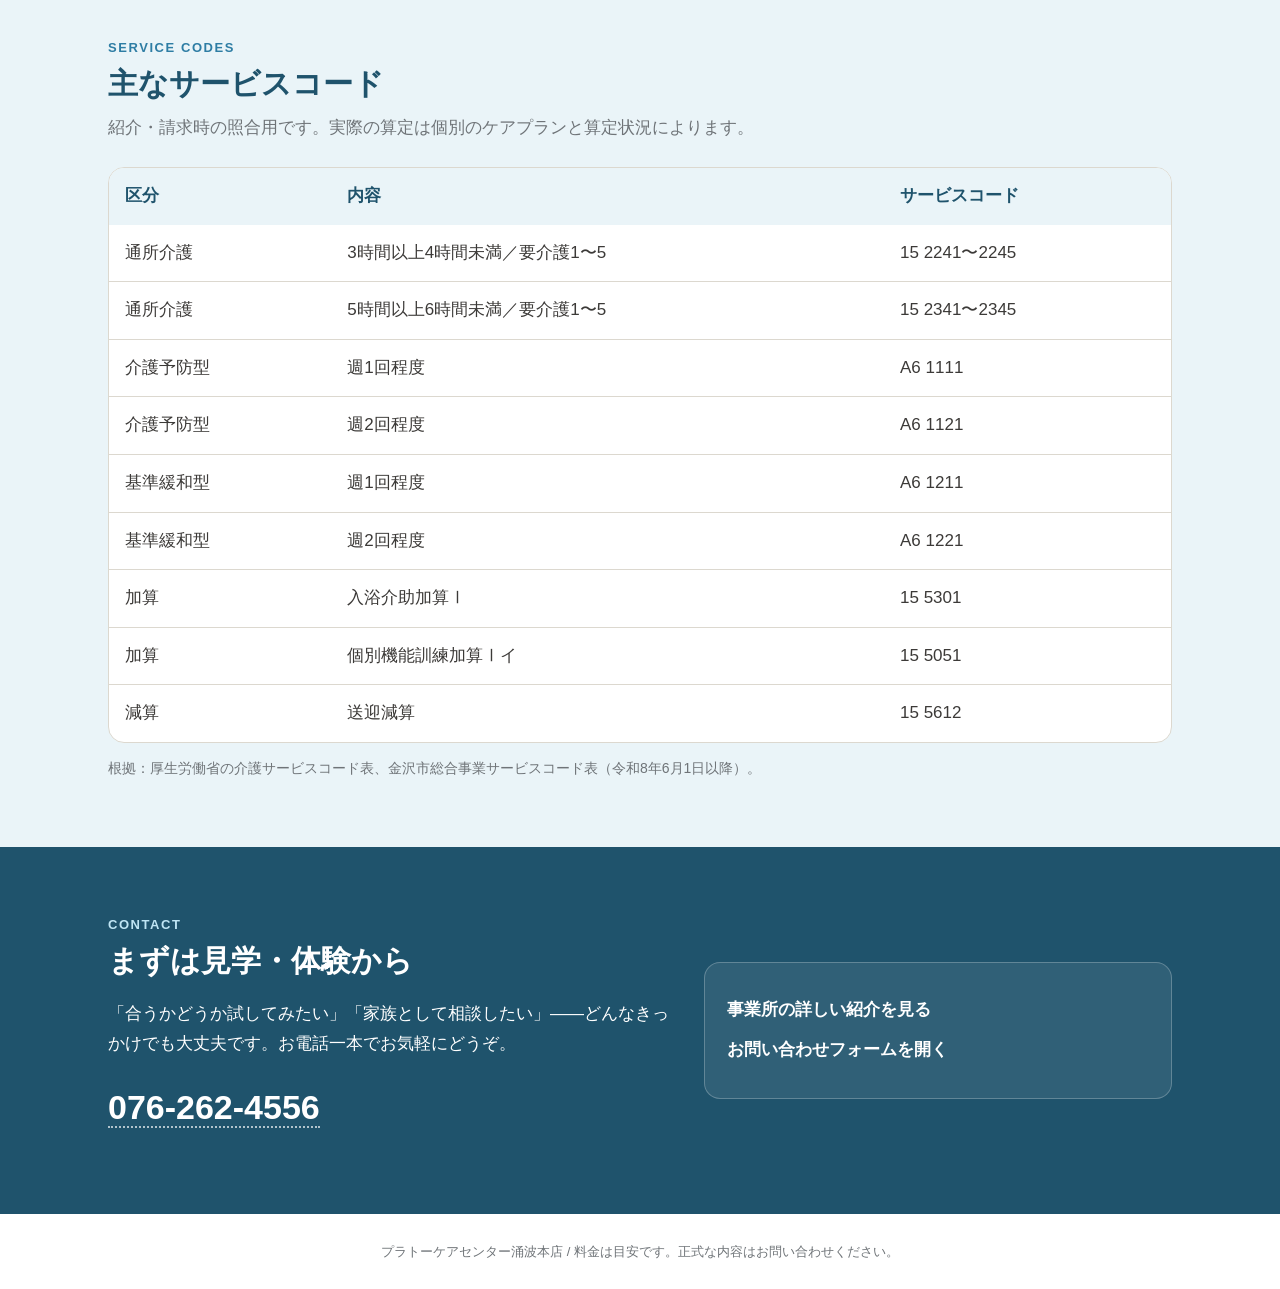
==== commit 3e7dc9a8: "サービスコードを項目ごとに整理" ====
--- a/wakunami-caremanager.html
+++ b/wakunami-caremanager.html
@@ -400,9 +400,13 @@
 	      <div class="code-table-wrap"><table class="code-table"><thead><tr><th>区分</th><th>内容</th><th>サービスコード</th></tr></thead><tbody>
 	        <tr><td>通所介護</td><td>3時間以上4時間未満／要介護1〜5</td><td>15 2241〜2245</td></tr>
 	        <tr><td>通所介護</td><td>5時間以上6時間未満／要介護1〜5</td><td>15 2341〜2345</td></tr>
-	        <tr><td>介護予防型</td><td>週1回程度／週2回程度</td><td>A6 1111／A6 1121</td></tr>
-	        <tr><td>基準緩和型</td><td>週1回程度／週2回程度</td><td>A6 1211／A6 1221</td></tr>
-	        <tr><td>主な加算・減算</td><td>入浴介助加算Ⅰ／個別機能訓練加算Ⅰイ／送迎減算</td><td>15 5301／15 5051／15 5612</td></tr>
+	        <tr><td>介護予防型</td><td>週1回程度</td><td>A6 1111</td></tr>
+	        <tr><td>介護予防型</td><td>週2回程度</td><td>A6 1121</td></tr>
+	        <tr><td>基準緩和型</td><td>週1回程度</td><td>A6 1211</td></tr>
+	        <tr><td>基準緩和型</td><td>週2回程度</td><td>A6 1221</td></tr>
+	        <tr><td>加算</td><td>入浴介助加算Ⅰ</td><td>15 5301</td></tr>
+	        <tr><td>加算</td><td>個別機能訓練加算Ⅰイ</td><td>15 5051</td></tr>
+	        <tr><td>減算</td><td>送迎減算</td><td>15 5612</td></tr>
 	      </tbody></table></div>
 	      <p class="note">根拠：厚生労働省の介護サービスコード表、金沢市総合事業サービスコード表（令和8年6月1日以降）。</p>
 	    </div>
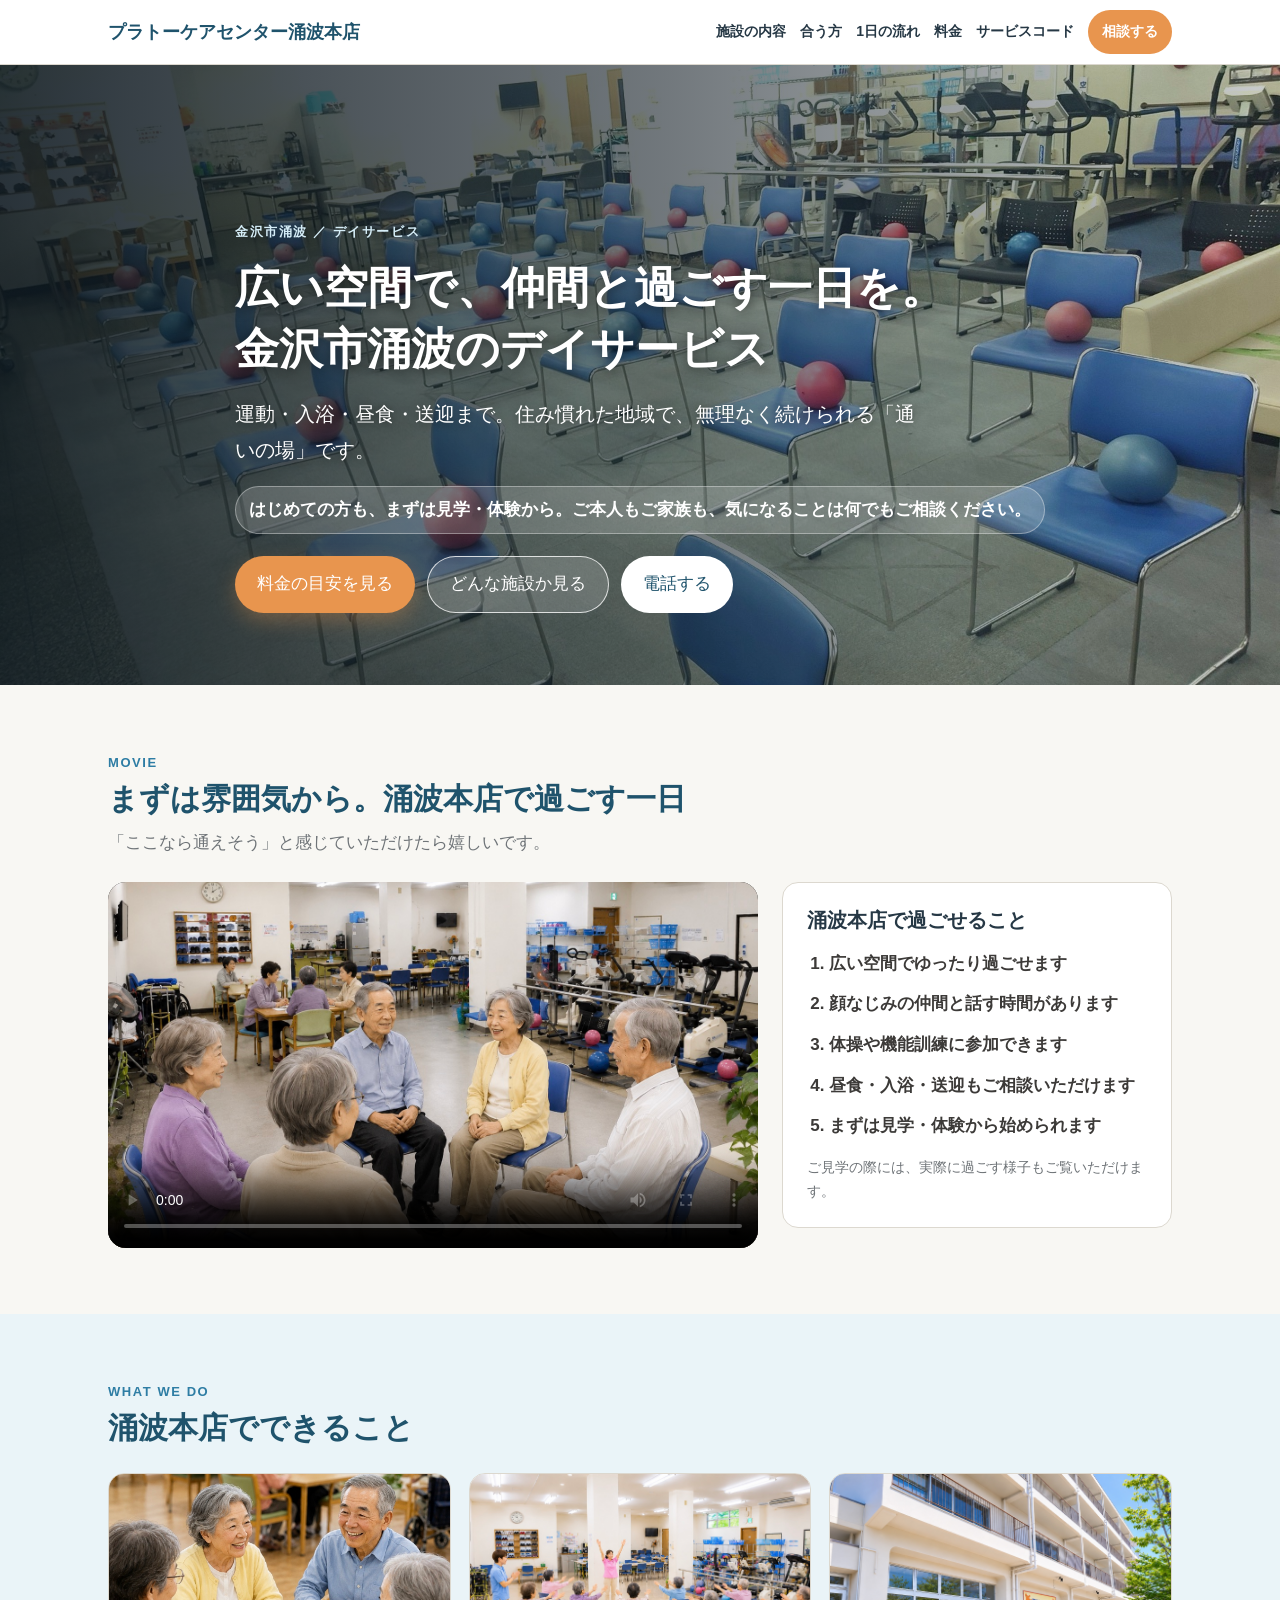
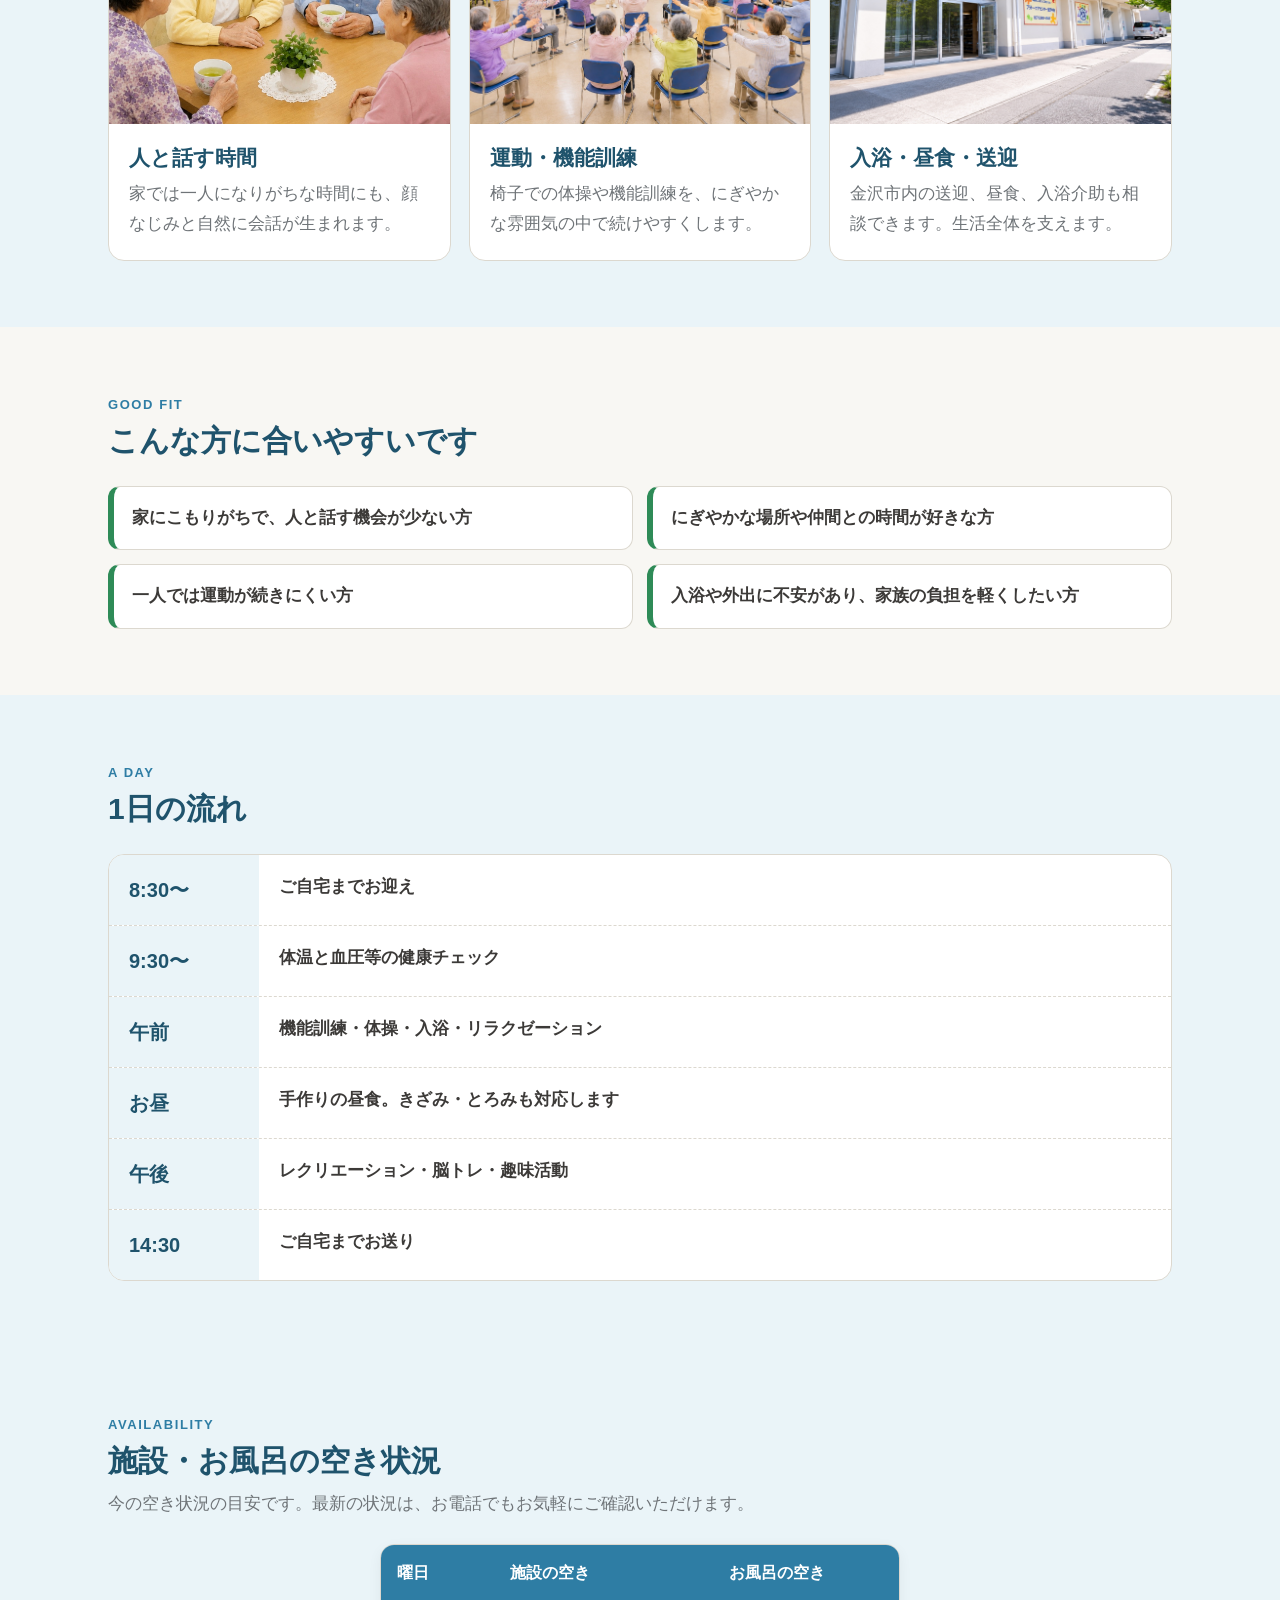
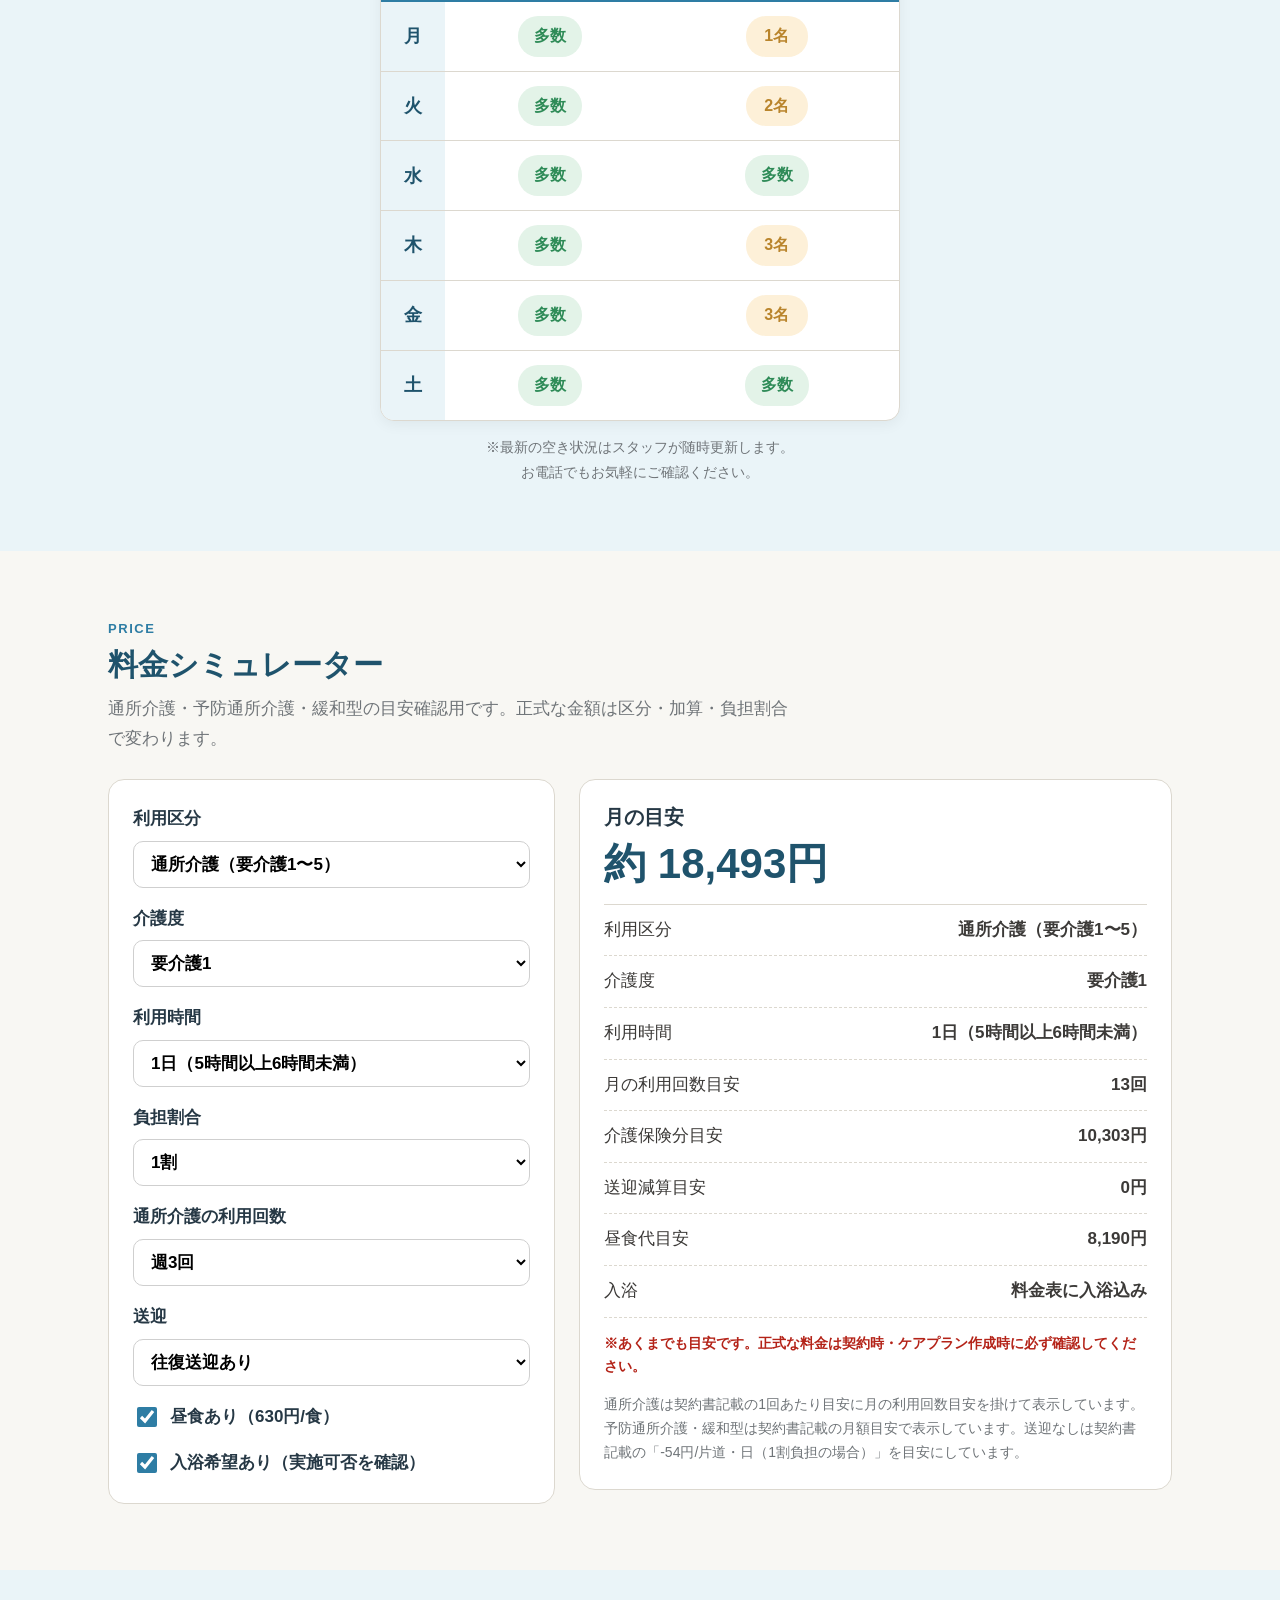
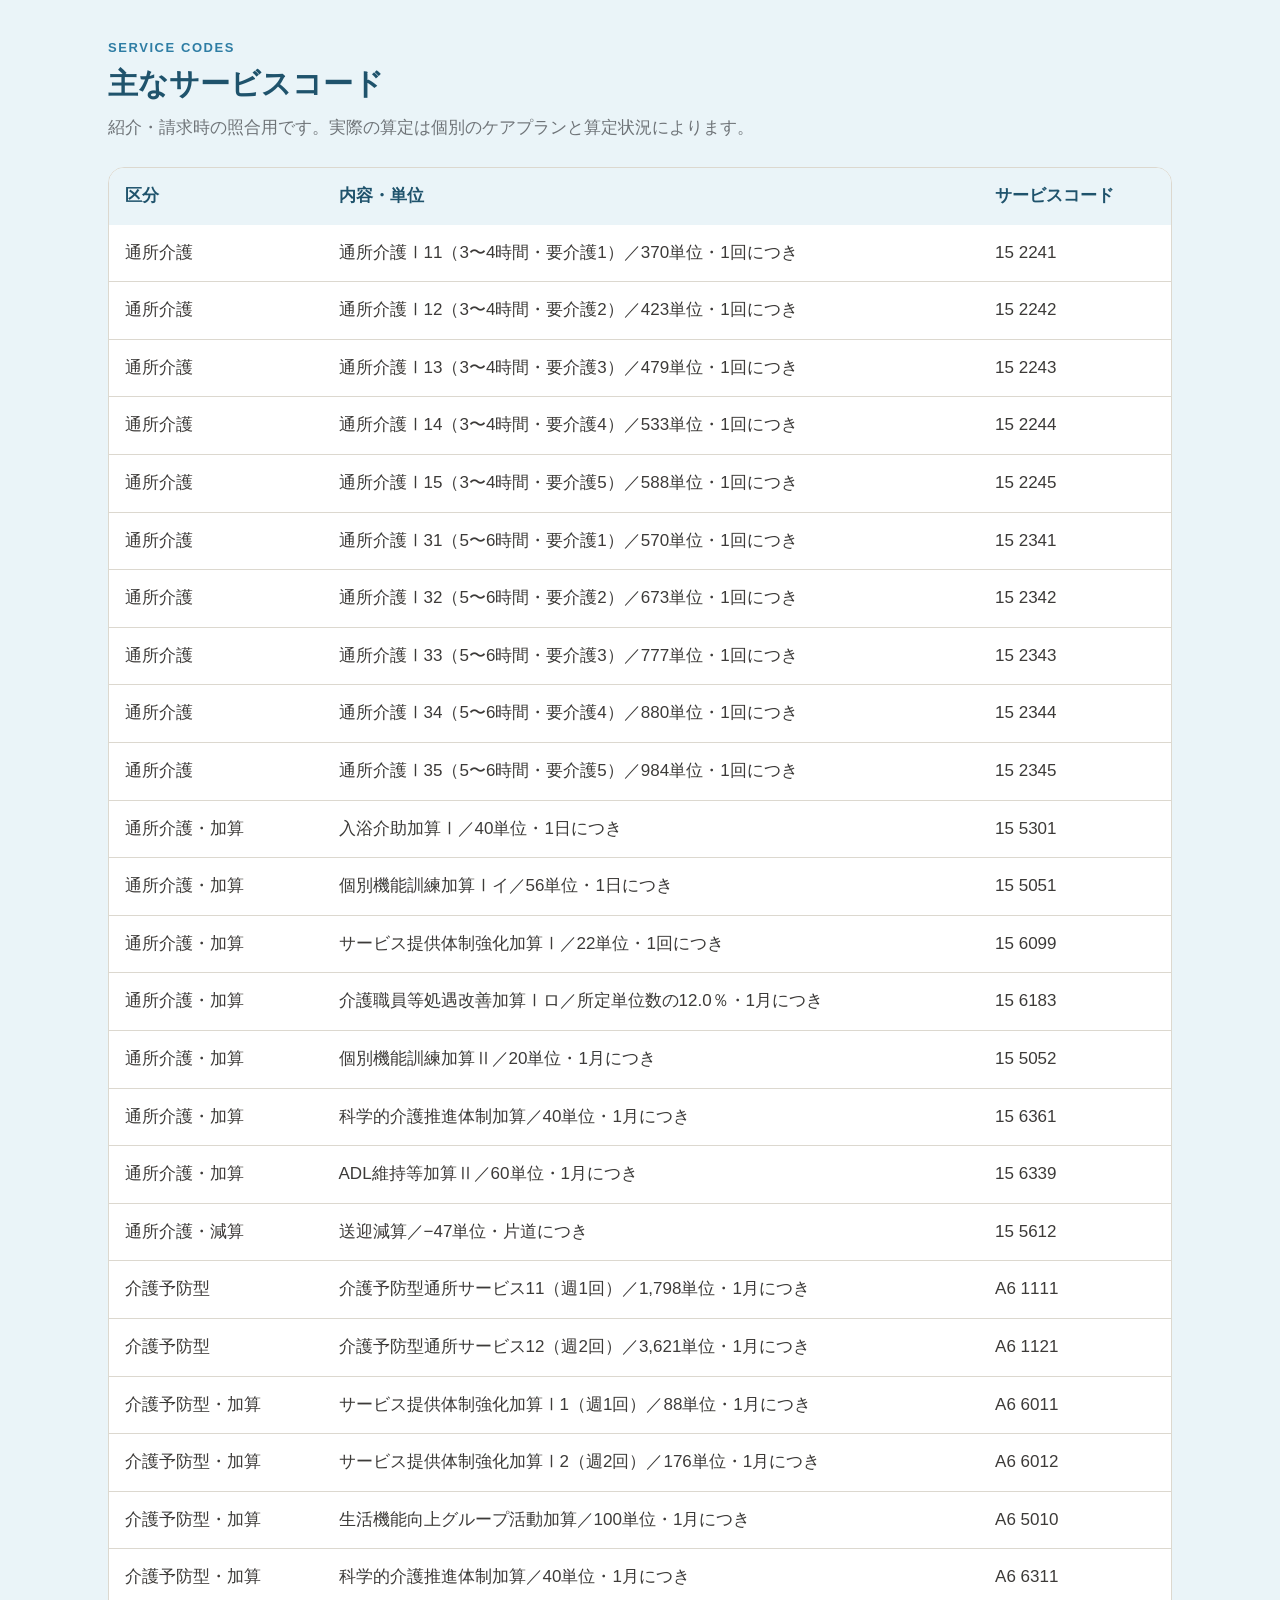
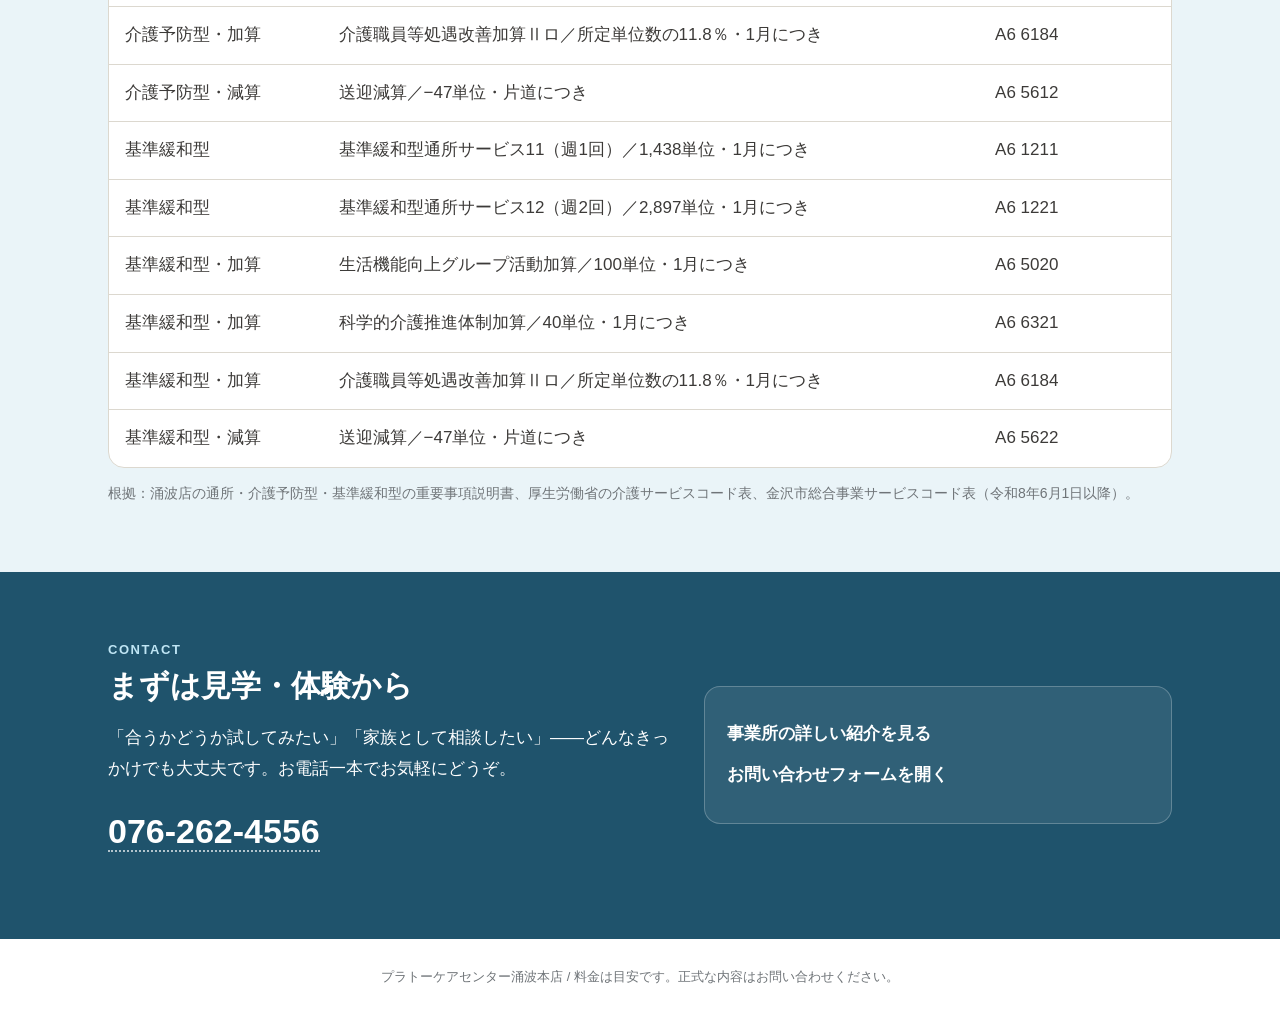
==== commit 4fd7ca24: "fix: list all contract-backed service codes" ====
--- a/wakunami-caremanager.html
+++ b/wakunami-caremanager.html
@@ -397,18 +397,41 @@
 	  <section id="codes" style="background:var(--soft);">
 	    <div class="inner">
 	      <div class="section-head"><div><span class="eyebrow">SERVICE CODES</span><h2 class="h2">主なサービスコード</h2><p>紹介・請求時の照合用です。実際の算定は個別のケアプランと算定状況によります。</p></div></div>
-	      <div class="code-table-wrap"><table class="code-table"><thead><tr><th>区分</th><th>内容</th><th>サービスコード</th></tr></thead><tbody>
-	        <tr><td>通所介護</td><td>3時間以上4時間未満／要介護1〜5</td><td>15 2241〜2245</td></tr>
-	        <tr><td>通所介護</td><td>5時間以上6時間未満／要介護1〜5</td><td>15 2341〜2345</td></tr>
-	        <tr><td>介護予防型</td><td>週1回程度</td><td>A6 1111</td></tr>
-	        <tr><td>介護予防型</td><td>週2回程度</td><td>A6 1121</td></tr>
-	        <tr><td>基準緩和型</td><td>週1回程度</td><td>A6 1211</td></tr>
-	        <tr><td>基準緩和型</td><td>週2回程度</td><td>A6 1221</td></tr>
-	        <tr><td>加算</td><td>入浴介助加算Ⅰ</td><td>15 5301</td></tr>
-	        <tr><td>加算</td><td>個別機能訓練加算Ⅰイ</td><td>15 5051</td></tr>
-	        <tr><td>減算</td><td>送迎減算</td><td>15 5612</td></tr>
+	      <div class="code-table-wrap"><table class="code-table"><thead><tr><th>区分</th><th>内容・単位</th><th>サービスコード</th></tr></thead><tbody>
+	        <tr><td>通所介護</td><td>通所介護Ⅰ11（3〜4時間・要介護1）／370単位・1回につき</td><td>15 2241</td></tr>
+	        <tr><td>通所介護</td><td>通所介護Ⅰ12（3〜4時間・要介護2）／423単位・1回につき</td><td>15 2242</td></tr>
+	        <tr><td>通所介護</td><td>通所介護Ⅰ13（3〜4時間・要介護3）／479単位・1回につき</td><td>15 2243</td></tr>
+	        <tr><td>通所介護</td><td>通所介護Ⅰ14（3〜4時間・要介護4）／533単位・1回につき</td><td>15 2244</td></tr>
+	        <tr><td>通所介護</td><td>通所介護Ⅰ15（3〜4時間・要介護5）／588単位・1回につき</td><td>15 2245</td></tr>
+	        <tr><td>通所介護</td><td>通所介護Ⅰ31（5〜6時間・要介護1）／570単位・1回につき</td><td>15 2341</td></tr>
+	        <tr><td>通所介護</td><td>通所介護Ⅰ32（5〜6時間・要介護2）／673単位・1回につき</td><td>15 2342</td></tr>
+	        <tr><td>通所介護</td><td>通所介護Ⅰ33（5〜6時間・要介護3）／777単位・1回につき</td><td>15 2343</td></tr>
+	        <tr><td>通所介護</td><td>通所介護Ⅰ34（5〜6時間・要介護4）／880単位・1回につき</td><td>15 2344</td></tr>
+	        <tr><td>通所介護</td><td>通所介護Ⅰ35（5〜6時間・要介護5）／984単位・1回につき</td><td>15 2345</td></tr>
+	        <tr><td>通所介護・加算</td><td>入浴介助加算Ⅰ／40単位・1日につき</td><td>15 5301</td></tr>
+	        <tr><td>通所介護・加算</td><td>個別機能訓練加算Ⅰイ／56単位・1日につき</td><td>15 5051</td></tr>
+	        <tr><td>通所介護・加算</td><td>サービス提供体制強化加算Ⅰ／22単位・1回につき</td><td>15 6099</td></tr>
+	        <tr><td>通所介護・加算</td><td>介護職員等処遇改善加算Ⅰロ／所定単位数の12.0％・1月につき</td><td>15 6183</td></tr>
+	        <tr><td>通所介護・加算</td><td>個別機能訓練加算Ⅱ／20単位・1月につき</td><td>15 5052</td></tr>
+	        <tr><td>通所介護・加算</td><td>科学的介護推進体制加算／40単位・1月につき</td><td>15 6361</td></tr>
+	        <tr><td>通所介護・加算</td><td>ADL維持等加算Ⅱ／60単位・1月につき</td><td>15 6339</td></tr>
+	        <tr><td>通所介護・減算</td><td>送迎減算／−47単位・片道につき</td><td>15 5612</td></tr>
+	        <tr><td>介護予防型</td><td>介護予防型通所サービス11（週1回）／1,798単位・1月につき</td><td>A6 1111</td></tr>
+	        <tr><td>介護予防型</td><td>介護予防型通所サービス12（週2回）／3,621単位・1月につき</td><td>A6 1121</td></tr>
+	        <tr><td>介護予防型・加算</td><td>サービス提供体制強化加算Ⅰ1（週1回）／88単位・1月につき</td><td>A6 6011</td></tr>
+	        <tr><td>介護予防型・加算</td><td>サービス提供体制強化加算Ⅰ2（週2回）／176単位・1月につき</td><td>A6 6012</td></tr>
+	        <tr><td>介護予防型・加算</td><td>生活機能向上グループ活動加算／100単位・1月につき</td><td>A6 5010</td></tr>
+	        <tr><td>介護予防型・加算</td><td>科学的介護推進体制加算／40単位・1月につき</td><td>A6 6311</td></tr>
+	        <tr><td>介護予防型・加算</td><td>介護職員等処遇改善加算Ⅱロ／所定単位数の11.8％・1月につき</td><td>A6 6184</td></tr>
+	        <tr><td>介護予防型・減算</td><td>送迎減算／−47単位・片道につき</td><td>A6 5612</td></tr>
+	        <tr><td>基準緩和型</td><td>基準緩和型通所サービス11（週1回）／1,438単位・1月につき</td><td>A6 1211</td></tr>
+	        <tr><td>基準緩和型</td><td>基準緩和型通所サービス12（週2回）／2,897単位・1月につき</td><td>A6 1221</td></tr>
+	        <tr><td>基準緩和型・加算</td><td>生活機能向上グループ活動加算／100単位・1月につき</td><td>A6 5020</td></tr>
+	        <tr><td>基準緩和型・加算</td><td>科学的介護推進体制加算／40単位・1月につき</td><td>A6 6321</td></tr>
+	        <tr><td>基準緩和型・加算</td><td>介護職員等処遇改善加算Ⅱロ／所定単位数の11.8％・1月につき</td><td>A6 6184</td></tr>
+	        <tr><td>基準緩和型・減算</td><td>送迎減算／−47単位・片道につき</td><td>A6 5622</td></tr>
 	      </tbody></table></div>
-	      <p class="note">根拠：厚生労働省の介護サービスコード表、金沢市総合事業サービスコード表（令和8年6月1日以降）。</p>
+	      <p class="note">根拠：涌波店の通所・介護予防型・基準緩和型の重要事項説明書、厚生労働省の介護サービスコード表、金沢市総合事業サービスコード表（令和8年6月1日以降）。</p>
 	    </div>
 	  </section>
 
